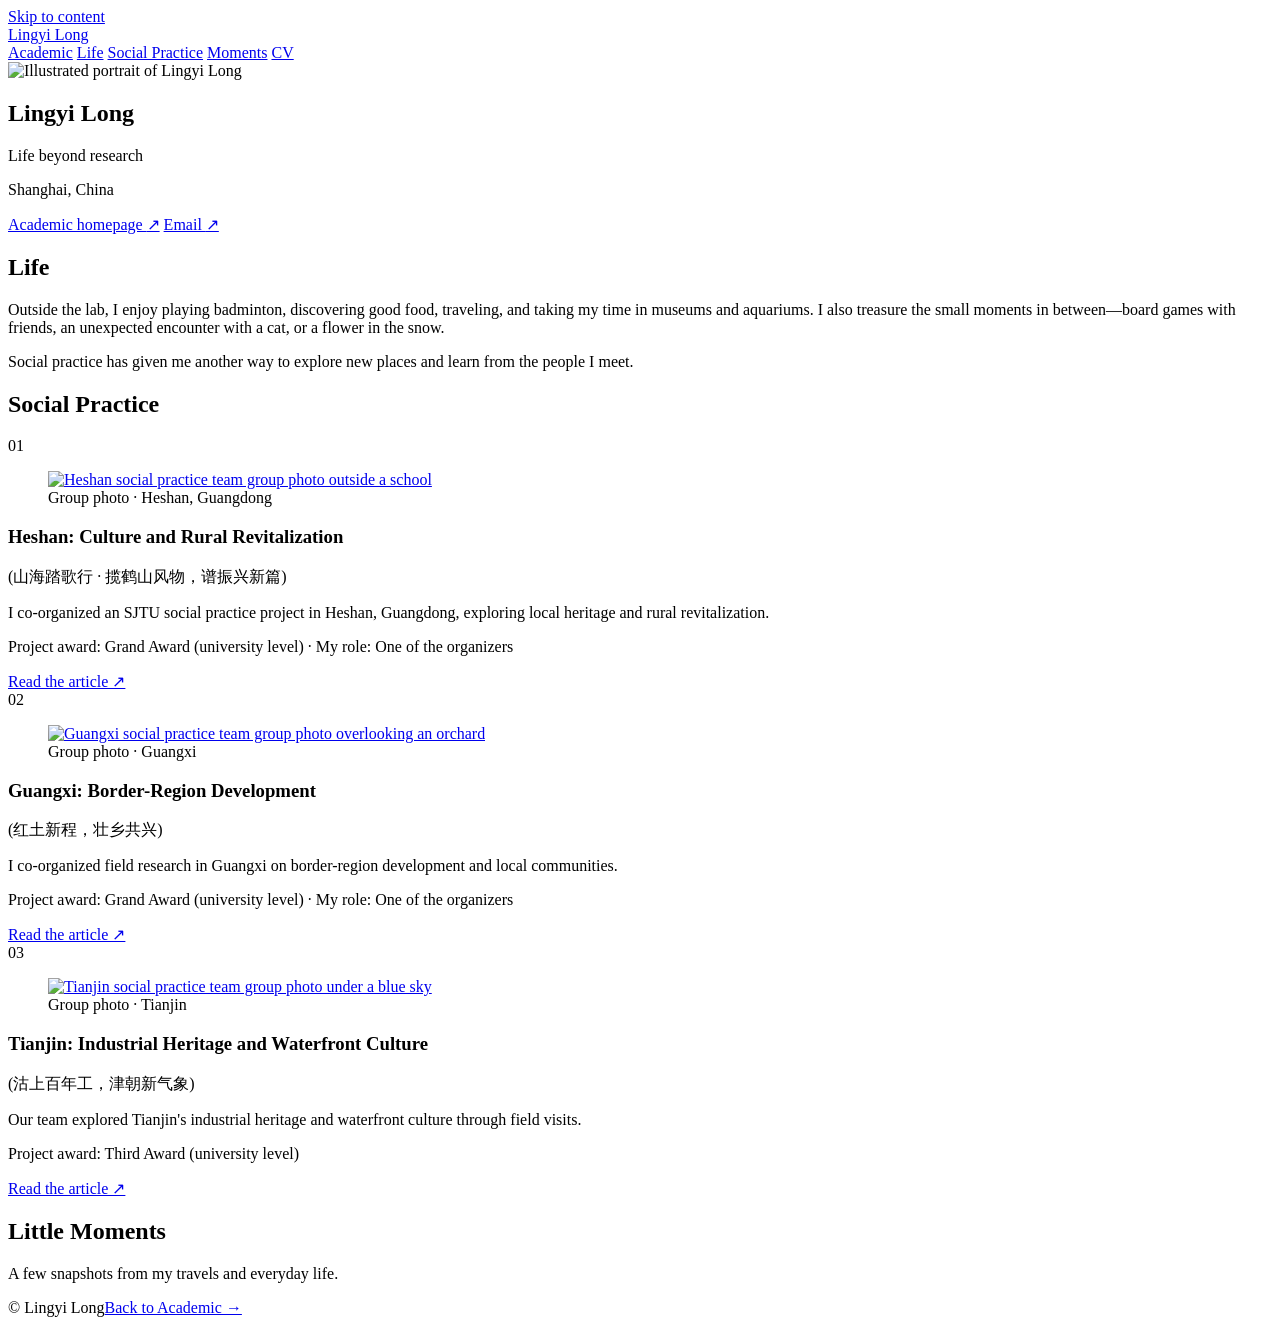
==== life.html @ 094d4c04 "Add files via upload" ====
<!doctype html>
<html lang="en">
<head>
  <meta charset="utf-8">
  <meta name="viewport" content="width=device-width, initial-scale=1">
  <meta name="theme-color" content="#f6faf5">
  <meta name="description" content="Lingyi Long — badminton, travel, food, museums, social practice, and moments beyond research.">
  <title>Life | Lingyi Long</title>
  <link rel="icon" href="assets/favicon.svg" type="image/svg+xml">
  <link rel="stylesheet" href="assets/cjk-font.css">
  <link rel="stylesheet" href="assets/academic.css">
  <script src="assets/life-data.js" defer></script>
  <script src="assets/life.js" defer></script>
</head>
<body>
  <a class="skip-link" href="#main">Skip to content</a>
  <header class="site-header">
    <div class="header-inner">
      <a class="site-title" href="index.html">Lingyi Long</a>
      <nav class="site-nav" aria-label="Main navigation">
        <a href="index.html">Academic</a>
        <a href="life.html" aria-current="page">Life</a>
        <a href="#social-practice">Social Practice</a>
        <a href="#photographs">Moments</a>
        <a href="SJTU_Lingyi%20Long_CV.pdf" target="_blank" rel="noopener noreferrer">CV</a>
      </nav>
    </div>
  </header>

  <div class="page-layout" id="main">
    <aside class="profile" aria-label="Profile and contact information">
      <div class="portrait"><img src="assets/avatar-illustration.png" alt="Illustrated portrait of Lingyi Long" width="1254" height="1254" decoding="sync"></div>
      <h1>Lingyi Long</h1>
      <p class="profile-role">Life beyond research</p>
      <p class="profile-affiliation">Shanghai, China</p>
      <div class="profile-links">
        <a href="index.html">Academic homepage <span aria-hidden="true">↗</span></a>
        <a href="mailto:longlingyi11@sjtu.edu.cn">Email <span aria-hidden="true">↗</span></a>
      </div>
    </aside>

    <main class="academic-content life-content">
      <section class="content-section about-section" id="about">
        <h2>Life</h2>
        <p>Outside the lab, I enjoy playing badminton, discovering good food, traveling, and taking my time in museums and aquariums. I also treasure the small moments in between—board games with friends, an unexpected encounter with a cat, or a flower in the snow.</p>
        <p>Social practice has given me another way to explore new places and learn from the people I meet.</p>
      </section>
      <section class="content-section practice-section" id="social-practice">
        <h2>Social Practice</h2>
        <article class="practice-item">
          <span class="practice-number">01</span>
          <figure class="practice-visual">
            <a href="assets/practice-photos/heshan-group.webp" target="_blank" rel="noopener noreferrer" aria-label="Open the full-size Heshan group photo"><img src="assets/practice-photos/heshan-group.webp" width="1080" height="720" alt="Heshan social practice team group photo outside a school"></a>
            <figcaption>Group photo · Heshan, Guangdong</figcaption>
          </figure>
          <div class="practice-copy">
            <h3>Heshan: Culture and Rural Revitalization</h3>
            <p class="practice-original" lang="zh-CN">(山海踏歌行 · 揽鹤山风物，谱振兴新篇)</p>
            <p>I co-organized an SJTU social practice project in Heshan, Guangdong, exploring local heritage and rural revitalization.</p>
            <p class="practice-award">Project award: Grand Award (university level) · My role: One of the organizers</p>
            <a href="https://mp.weixin.qq.com/s/3OIrzBQ1oTLg14ITQKUh6Q" target="_blank" rel="noopener noreferrer">Read the article ↗</a>
          </div>
        </article>
        <article class="practice-item">
          <span class="practice-number">02</span>
          <figure class="practice-visual">
            <a href="assets/practice-photos/guangxi-group.webp" target="_blank" rel="noopener noreferrer" aria-label="Open the full-size Guangxi group photo"><img src="assets/practice-photos/guangxi-group.webp" width="1080" height="705" alt="Guangxi social practice team group photo overlooking an orchard"></a>
            <figcaption>Group photo · Guangxi</figcaption>
          </figure>
          <div class="practice-copy">
            <h3>Guangxi: Border-Region Development</h3>
            <p class="practice-original" lang="zh-CN">(红土新程，壮乡共兴)</p>
            <p>I co-organized field research in Guangxi on border-region development and local communities.</p>
            <p class="practice-award">Project award: Grand Award (university level) · My role: One of the organizers</p>
            <a href="https://mp.weixin.qq.com/s/ZpYkFeUcR74VPlkv1UWJZQ" target="_blank" rel="noopener noreferrer">Read the article ↗</a>
          </div>
        </article>
        <article class="practice-item">
          <span class="practice-number">03</span>
          <figure class="practice-visual">
            <a href="assets/practice-photos/tianjin-group.jpg" target="_blank" rel="noopener noreferrer" aria-label="Open the full-size Tianjin group photo"><img src="assets/practice-photos/tianjin-group.jpg" width="1986" height="1279" alt="Tianjin social practice team group photo under a blue sky"></a>
            <figcaption>Group photo · Tianjin</figcaption>
          </figure>
          <div class="practice-copy">
            <h3>Tianjin: Industrial Heritage and Waterfront Culture</h3>
            <p class="practice-original" lang="zh-CN">(沽上百年工，津朝新气象)</p>
            <p>Our team explored Tianjin's industrial heritage and waterfront culture through field visits.</p>
            <p class="practice-award">Project award: Third Award (university level)</p>
            <a href="https://mp.weixin.qq.com/s/vvb9r17hs7_HH0OTrN18rQ" target="_blank" rel="noopener noreferrer">Read the article ↗</a>
          </div>
        </article>
      </section>
      <section class="content-section" id="photographs">
        <h2>Little Moments</h2>
        <p class="gallery-intro">A few snapshots from my travels and everyday life.</p>
        <div class="gallery-grid" id="gallery" aria-live="polite"></div>
        <p class="publication-pending" id="gallery-empty" hidden>No photographs yet.</p>
      </section>
      <footer class="site-footer"><span>© Lingyi Long</span><a href="index.html">Back to Academic →</a></footer>
    </main>
  </div>

  <dialog id="photo-dialog" aria-labelledby="photo-title">
    <div class="dialog-header"><strong id="photo-title"></strong><button type="button" id="photo-close" aria-label="Close photograph">×</button></div>
    <img id="photo-full" alt="">
    <p id="photo-description"></p>
    <div class="dialog-footer"><button type="button" id="photo-prev">← Previous</button><span id="photo-count"></span><button type="button" id="photo-next">Next →</button></div>
  </dialog>
</body>
</html>
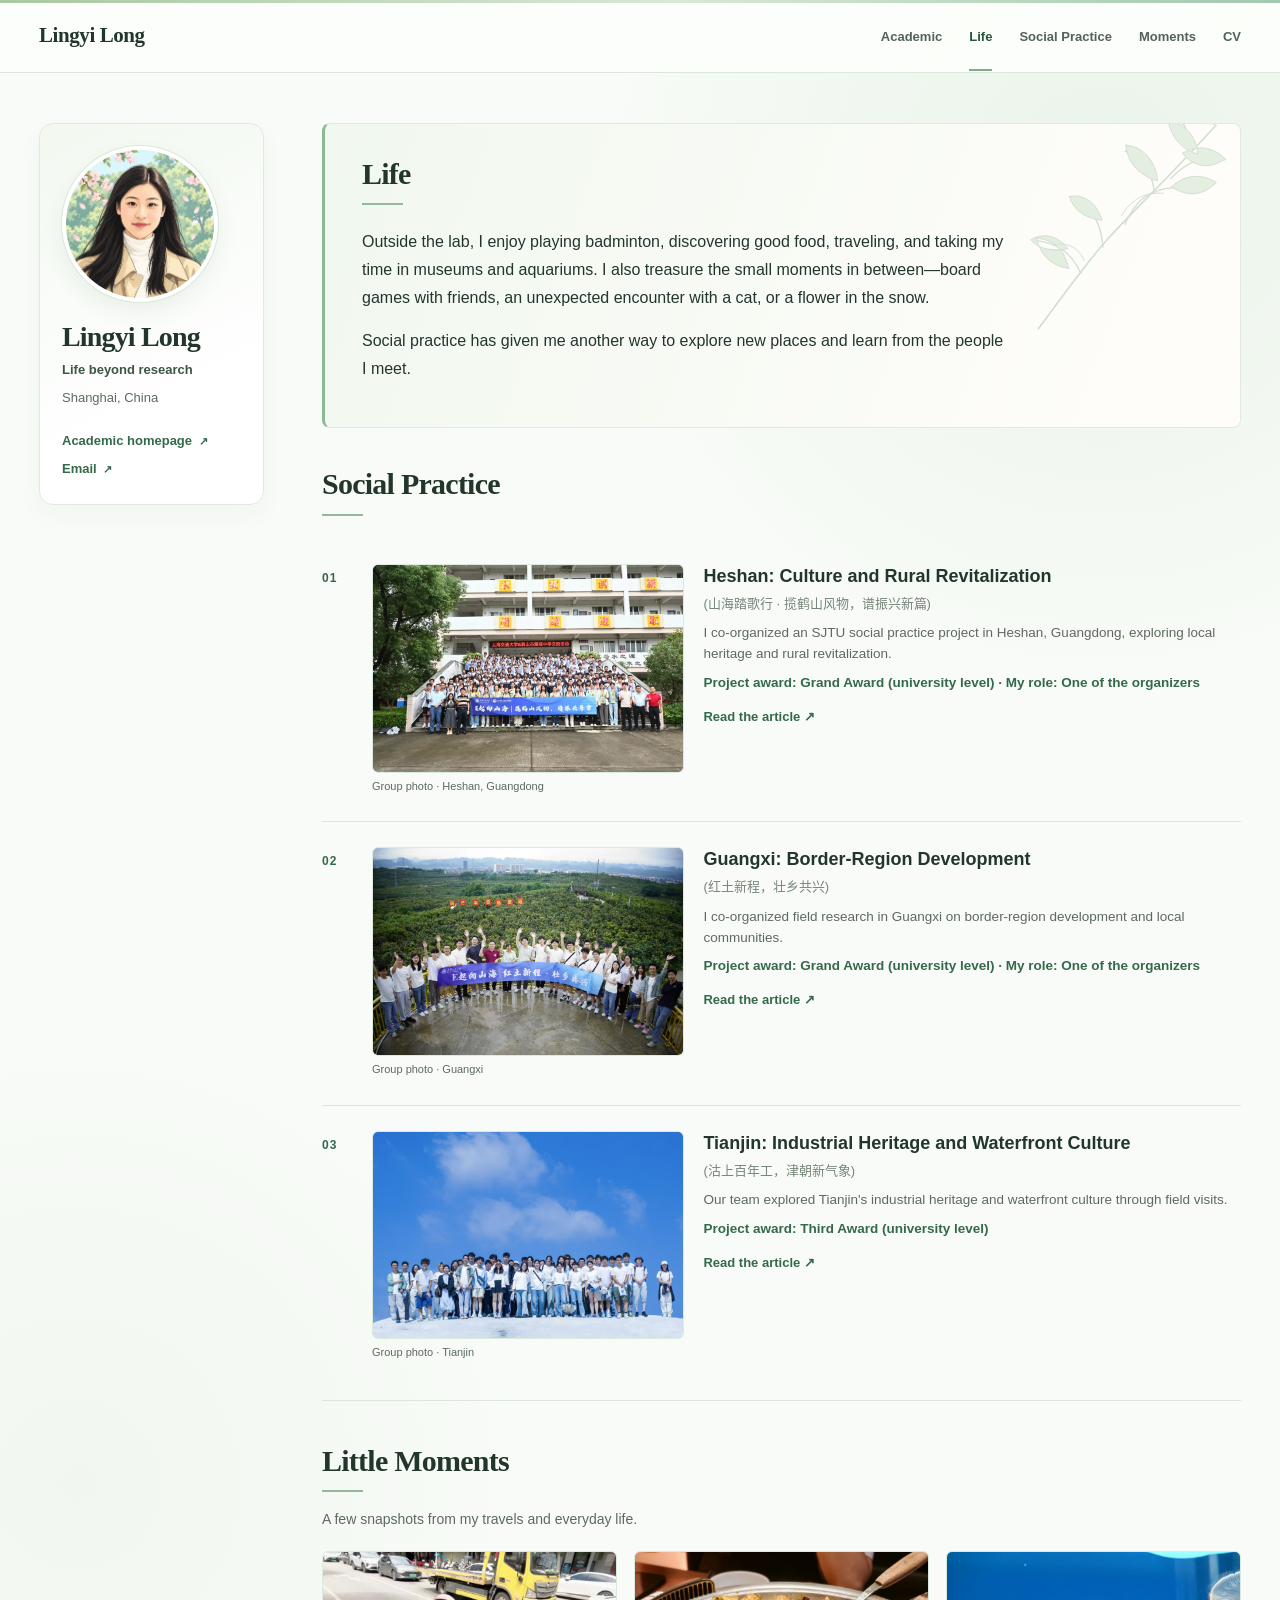
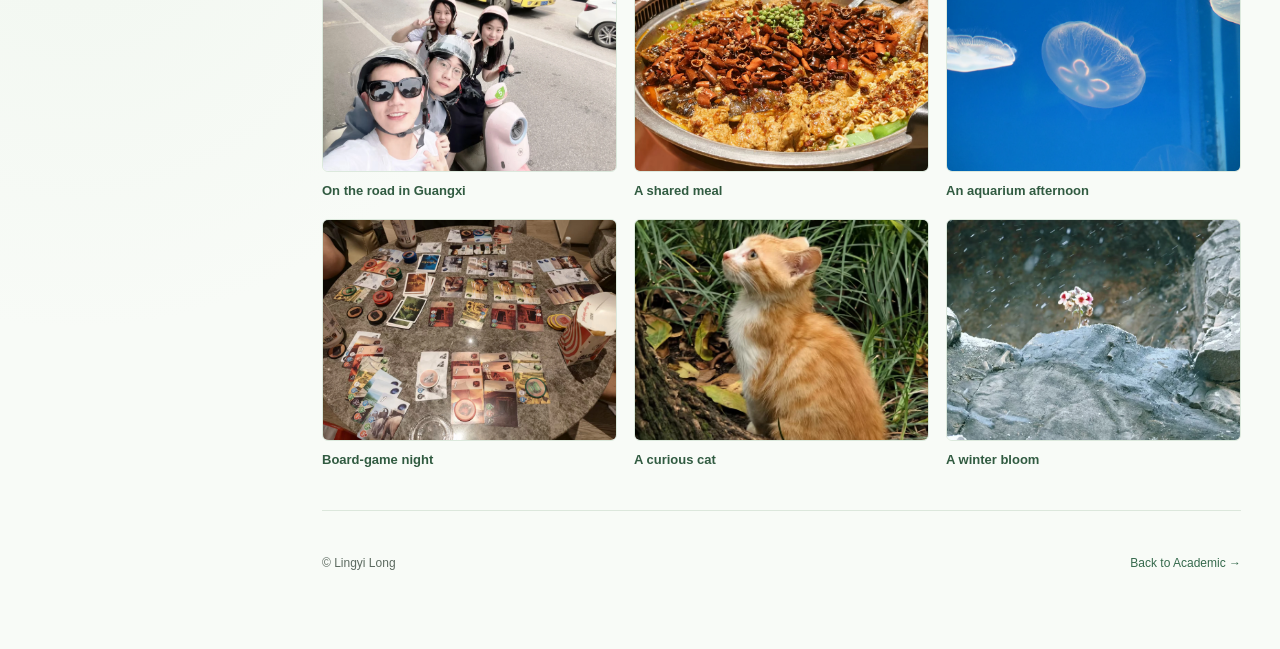
==== commit e57bacb2: "Improve search metadata and add sitemap" ====
--- a/life.html
+++ b/life.html
@@ -5,6 +5,11 @@
   <meta name="viewport" content="width=device-width, initial-scale=1">
   <meta name="theme-color" content="#f6faf5">
   <meta name="description" content="Lingyi Long — badminton, travel, food, museums, social practice, and moments beyond research.">
+  <link rel="canonical" href="https://lonelyling.github.io/life.html">
+  <meta property="og:site_name" content="Lingyi Long">
+  <meta property="og:title" content="Life | Lingyi Long">
+  <meta property="og:description" content="Moments beyond research: social practice, badminton, travel, food, and museums.">
+  <meta property="og:url" content="https://lonelyling.github.io/life.html">
   <title>Life | Lingyi Long</title>
   <link rel="icon" href="assets/favicon.svg" type="image/svg+xml">
   <link rel="stylesheet" href="assets/cjk-font.css">
--- a/assets/cjk-font.css
+++ b/assets/cjk-font.css
@@ -0,0 +1,8 @@
+/* Embedded Noto Sans SC subset keeps Chinese titles legible from file:// pages. */
+@font-face {
+  font-family: "Lingyi CJK";
+  src: url("[data-uri]") format("woff2");
+  font-style: normal;
+  font-weight: 400;
+  font-display: swap;
+}
--- a/assets/academic.css
+++ b/assets/academic.css
@@ -0,0 +1,376 @@
+:root {
+  color-scheme: light;
+  --ink: #23362c;
+  --muted: #5c6a60;
+  --green: #35694c;
+  --green-dark: #28563d;
+  --line: #dce7dc;
+  --pale: #eef6ed;
+  --canvas: #f8fbf7;
+  --paper: #fff;
+  --font: -apple-system, BlinkMacSystemFont, "Segoe UI", "Helvetica Neue", Arial, "Lingyi CJK", "Noto Sans SC", "PingFang SC", "Microsoft YaHei", sans-serif;
+  --serif: "Iowan Old Style", "Baskerville", "Palatino Linotype", "Book Antiqua", Georgia, serif;
+}
+
+* { box-sizing: border-box; }
+html { scroll-behavior: smooth; scroll-padding-top: 100px; }
+body {
+  margin: 0;
+  color: var(--ink);
+  background-color: var(--canvas);
+  background-image:
+    radial-gradient(circle at 86% 8%, rgba(181, 215, 181, .21), transparent 31rem),
+    radial-gradient(circle at 6% 66%, rgba(200, 223, 199, .14), transparent 28rem);
+  font: 16px/1.7 var(--font);
+  -webkit-font-smoothing: antialiased;
+}
+a { color: var(--green); text-decoration: none; text-underline-offset: 4px; }
+a:hover { text-decoration: underline; }
+a:focus-visible, button:focus-visible { outline: 2px solid var(--green); outline-offset: 4px; }
+p, h1, h2, h3, h4 { margin-top: 0; }
+p { margin-bottom: 15px; }
+h1, h2, h3, h4 { line-height: 1.3; }
+
+.site-header {
+  position: sticky;
+  top: 0;
+  z-index: 10;
+  border-bottom: 1px solid var(--line);
+  background: rgba(252, 254, 251, .94);
+  backdrop-filter: blur(14px);
+}
+.site-header::before {
+  content: "";
+  position: absolute;
+  inset: 0 0 auto;
+  height: 3px;
+  background: linear-gradient(90deg, #a8c9a1, #d8e9d5 53%, #a2c9af);
+}
+.header-inner {
+  max-width: 1270px;
+  height: 72px;
+  padding: 0 34px;
+  margin: auto;
+  display: flex;
+  justify-content: space-between;
+  align-items: center;
+  gap: 28px;
+}
+.site-title {
+  color: var(--ink);
+  font: 700 21px/1.2 var(--serif);
+  white-space: nowrap;
+  letter-spacing: -.02em;
+}
+.site-title:hover { color: var(--green); text-decoration: none; }
+.site-nav { display: flex; align-items: center; gap: 27px; }
+.site-nav a {
+  color: #536359;
+  font-size: 13px;
+  font-weight: 600;
+  white-space: nowrap;
+  border-bottom: 2px solid transparent;
+  padding: 25px 0 22px;
+  line-height: 20px;
+}
+.site-nav a:hover, .site-nav a[aria-current] {
+  color: var(--green-dark);
+  border-bottom-color: #7fac89;
+  text-decoration: none;
+}
+
+.page-layout {
+  max-width: 1270px;
+  margin: auto;
+  padding: 50px 34px 76px;
+  display: grid;
+  grid-template-columns: 225px minmax(0, 1fr);
+  column-gap: 58px;
+}
+.profile {
+  align-self: start;
+  position: sticky;
+  top: 106px;
+  padding: 22px 22px 24px;
+  border: 1px solid #e0eadf;
+  border-radius: 14px;
+  background: linear-gradient(155deg, #f2f8f0 0%, #fff 71%);
+  box-shadow: 0 10px 26px rgba(49, 82, 53, .035);
+}
+.portrait {
+  width: 156px;
+  height: 156px;
+  margin-bottom: 19px;
+  overflow: hidden;
+  border: 4px solid #fff;
+  border-radius: 50%;
+  background: var(--pale);
+  box-shadow: 0 0 0 1px #d7e9d6, 0 10px 22px rgba(45, 83, 46, .08);
+}
+.portrait img { display: block; width: 100%; height: 100%; object-fit: cover; object-position: center; }
+.profile h1 { margin-bottom: 7px; font: 700 28px/1.16 var(--serif); letter-spacing: -.03em; }
+.profile-role, .profile-affiliation { font-size: 13px; line-height: 1.6; }
+.profile-role { margin-bottom: 7px; color: #3e5545; font-weight: 600; }
+.profile-affiliation { color: var(--muted); margin-bottom: 21px; }
+.profile-links { display: grid; gap: 6px; align-items: start; }
+.profile-links a { width: max-content; font-size: 13px; font-weight: 600; }
+.profile-links span { font-size: 11px; margin-left: 3px; }
+
+.academic-content { min-width: 0; }
+.content-section { position: relative; padding-bottom: 39px; margin-bottom: 42px; border-bottom: 1px solid var(--line); }
+.content-section h2 {
+  margin: 0 0 23px;
+  color: #22372a;
+  font: 700 30px/1.18 var(--serif);
+  letter-spacing: -.025em;
+}
+.content-section h2::after {
+  content: "";
+  display: block;
+  width: 41px;
+  height: 2px;
+  margin-top: 12px;
+  background: #93b99a;
+}
+.content-section h3 { margin: 0 0 5px; font-size: 17px; font-weight: 700; }
+.about-section {
+  isolation: isolate;
+  overflow: hidden;
+  padding: 32px 37px 29px;
+  border: 1px solid #dfecdd;
+  border-left: 3px solid #8db894;
+  border-radius: 8px;
+  background: linear-gradient(110deg, #f1f8ef, #fffdfa 93%);
+}
+.about-section::after {
+  content: "";
+  position: absolute;
+  z-index: -1;
+  top: -20px;
+  right: -14px;
+  width: 245px;
+  height: 238px;
+  opacity: .36;
+  background: url("botanical-sprig.svg") center / contain no-repeat;
+  pointer-events: none;
+}
+.about-section p { max-width: 650px; font-size: 16px; line-height: 1.75; }
+.about-section strong { font-weight: 650; }
+.text-links { display: flex; align-items: center; flex-wrap: wrap; gap: 11px; font-size: 13px; font-weight: 600; margin-top: 19px; }
+.text-links span { color: #9aaa9d; }
+.section-intro { color: var(--muted); font-size: 14px; max-width: 690px; margin-bottom: 14px; }
+.research-fields { display: flex; flex-wrap: wrap; gap: 7px 0; margin: 0; font-size: 16px; font-weight: 600; color: #315a3e; }
+.research-fields span + span::before { content: "/"; margin: 0 15px; color: #a5b9a6; font-weight: 400; }
+.research-item { display: grid; grid-template-columns: 135px minmax(0, 1fr); gap: 22px; padding: 21px 0; border-bottom: 1px solid var(--line); }
+.research-item:last-child { border-bottom: 0; padding-bottom: 0; }
+.research-date, .background-date { color: var(--muted); font-size: 12px; padding-top: 2px; white-space: nowrap; }
+.research-item p, .background-row p { font-size: 14px; margin: 0 0 8px; }
+.research-item .research-meta, .background-row .research-meta { font-size: 12px; color: var(--muted); margin-bottom: 9px; }
+.research-item .status-note { color: var(--muted); font-size: 12px; }
+
+.publication-pending { color: var(--muted); font-size: 14px; }
+.publication-group + .publication-group { margin-top: 31px; }
+.publication-group > h3 {
+  display: flex;
+  align-items: center;
+  gap: 12px;
+  margin: 0;
+  color: #46664e;
+  font-size: 13px;
+  font-weight: 700;
+  letter-spacing: .065em;
+  text-transform: uppercase;
+}
+.publication-group > h3::after { content: ""; flex: 1; height: 1px; background: var(--line); }
+.publication-item {
+  display: grid;
+  grid-template-columns: minmax(220px, 34%) minmax(0, 1fr);
+  gap: 29px;
+  align-items: start;
+  padding: 25px 0 26px;
+  border-bottom: 1px solid var(--line);
+}
+.publication-item:last-child { border-bottom: 0; padding-bottom: 0; }
+.publication-figure { min-width: 0; margin: 0; }
+.publication-figure .figure-image-link {
+  display: flex;
+  align-items: center;
+  justify-content: center;
+  width: 100%;
+  min-height: 170px;
+  padding: 10px;
+  overflow: hidden;
+  border: 1px solid #dae6da;
+  border-radius: 6px;
+  background: #fff;
+  box-shadow: 0 5px 16px rgba(33, 68, 41, .045);
+}
+.publication-figure .figure-image-link:hover { border-color: #a8caaa; box-shadow: 0 7px 18px rgba(33, 68, 41, .09); }
+.publication-figure img { display: block; width: 100%; height: auto; max-height: 230px; object-fit: contain; transition: transform .25s ease; }
+.publication-figure .figure-image-link:hover img { transform: scale(1.025); }
+.publication-figure figcaption {
+  display: flex;
+  justify-content: space-between;
+  align-items: baseline;
+  gap: 7px;
+  margin-top: 7px;
+  color: var(--muted);
+  font-size: 11px;
+  line-height: 1.4;
+}
+.publication-figure .figure-open-link { color: var(--green); white-space: nowrap; }
+.publication-copy h4 {
+  margin: 0 0 11px;
+  font-size: 19px;
+  font-weight: 700;
+  line-height: 1.38;
+  letter-spacing: -.012em;
+}
+.publication-copy p { margin: 0 0 8px; font-size: 13px; line-height: 1.57; }
+.publication-copy .publication-summary {
+  margin: 0 0 13px;
+  padding-left: 11px;
+  border-left: 2px solid #a2c3a3;
+  color: #38523d;
+  font-size: 14px;
+  line-height: 1.6;
+}
+.publication-copy .publication-venue { color: var(--muted); }
+.publication-authors strong { font-weight: 700; color: var(--ink); }
+.equal-note { color: var(--muted); }
+.publication-links { margin-top: 8px; font-size: 13px; font-weight: 600; }
+
+.background-row { display: grid; grid-template-columns: 135px minmax(0, 1fr); gap: 22px; padding: 13px 0 19px; }
+.background-row + .background-row { border-top: 1px solid var(--line); padding-top: 20px; }
+.career-row { display: grid; grid-template-columns: minmax(135px, .8fr) minmax(0, 2.6fr) max-content; gap: 21px; align-items: start; padding: 16px 0; border-bottom: 1px solid var(--line); }
+.career-row:last-child { border-bottom: 0; }
+.career-row h3 { margin: 0; font-size: 16px; }
+.career-institution { margin: 0; font-size: 15px; line-height: 1.55; }
+.career-institution a { white-space: nowrap; }
+.career-years { white-space: nowrap; font-size: 13px; font-style: italic; color: var(--muted); }
+.honors-section ul { padding: 0; margin: 0; list-style: none; }
+.honors-section li { display: grid; grid-template-columns: 135px minmax(0, 1fr); gap: 22px; padding: 8px 0; font-size: 14px; }
+.honors-section li span { color: var(--muted); font-size: 12px; }
+.site-footer { display: flex; justify-content: space-between; gap: 20px; font-size: 12px; color: var(--muted); }
+.skip-link { position: fixed; top: 8px; left: 8px; padding: 9px 12px; background: var(--green); color: #fff; transform: translateY(-160%); z-index: 30; }
+.skip-link:focus { transform: none; }
+
+.life-content .about-section { margin-bottom: 38px; }
+.life-content .publication-pending { margin-bottom: 0; }
+.life-section { padding-top: 31px; border-top: 2px solid #a8cba9; background: linear-gradient(180deg, rgba(238, 247, 235, .6), transparent 145px); }
+.life-intro { max-width: 690px; color: var(--muted); font-size: 15px; }
+.life-subheading { margin: 25px 0 0 !important; color: #315b41; font: 700 18px/1.3 var(--serif) !important; }
+.life-moments { margin-top: 35px; padding-top: 22px; border-top: 1px solid var(--line); }
+.life-moments .life-subheading { margin: 0 0 16px !important; }
+.life-more { margin: 20px 0 0; font-size: 13px; font-weight: 600; }
+.practice-item { display: grid; grid-template-columns: 31px minmax(200px, 34%) minmax(0, 1fr); gap: 19px; align-items: start; padding: 25px 0 27px; border-bottom: 1px solid var(--line); }
+.practice-item:last-child { border-bottom: 0; padding-bottom: 0; }
+.practice-number { color: var(--green); font-size: 12px; font-weight: 700; letter-spacing: .08em; padding-top: 4px; }
+.practice-visual { min-width: 0; margin: 0; }
+.practice-visual a { display: block; overflow: hidden; border: 1px solid #dce9dd; border-radius: 6px; background: #f2f8f0; }
+.practice-visual a:hover { border-color: #a8caaa; }
+.practice-visual img { display: block; width: 100%; height: auto; aspect-ratio: 3 / 2; object-fit: cover; transition: transform .25s ease; }
+.practice-visual a:hover img { transform: scale(1.025); }
+.practice-visual figcaption { margin-top: 6px; color: var(--muted); font-size: 11px; line-height: 1.4; }
+.practice-copy { min-width: 0; }
+.practice-copy h3, .practice-copy h4 { margin: 0 0 5px; font-size: 18px; font-weight: 700; line-height: 1.35; }
+.practice-item p { margin: 0 0 8px; color: var(--muted); font-size: 13.5px; line-height: 1.55; }
+.practice-item .practice-original { margin: 0 0 10px; font: 400 13px/1.55 "Lingyi CJK", var(--font); color: #758578; overflow-wrap: anywhere; }
+.practice-item .practice-award { color: var(--green); font-weight: 600; }
+.practice-copy > a { font-size: 13px; font-weight: 600; }
+.gallery-intro { color: var(--muted); font-size: 14px; margin: -7px 0 19px; }
+.gallery-grid { display: grid; grid-template-columns: repeat(3, minmax(0, 1fr)); gap: 17px; }
+.gallery-item { padding: 0; border: 0; background: transparent; text-align: left; cursor: pointer; color: var(--ink); font: inherit; }
+.gallery-item img { display: block; width: 100%; height: auto; aspect-ratio: 4 / 3; object-fit: cover; border: 1px solid #dce9dd; border-radius: 6px; transition: transform .25s ease, box-shadow .25s ease; }
+.gallery-item:hover img { transform: translateY(-3px); box-shadow: 0 8px 20px rgba(44, 81, 51, .12); }
+.gallery-item span { display: block; margin-top: 8px; color: #315b41; font-size: 13px; font-weight: 600; }
+.gallery-item:hover span { text-decoration: underline; }
+#photo-dialog { border: 0; border-radius: 5px; padding: 22px; width: min(900px, calc(100vw - 28px)); max-height: 90vh; background: #fff; color: var(--ink); }
+#photo-dialog::backdrop { background: #17251abb; }
+#photo-dialog img { max-width: 100%; max-height: 64vh; display: block; object-fit: contain; margin: auto; }
+.dialog-header { display: flex; justify-content: space-between; align-items: center; gap: 20px; margin-bottom: 15px; }
+.dialog-header button { border: 0; background: transparent; font-size: 26px; cursor: pointer; color: var(--ink); }
+.dialog-footer { display: flex; justify-content: space-between; gap: 20px; align-items: center; font-size: 13px; margin-top: 14px; }
+.dialog-footer button { border: 0; background: transparent; color: var(--green); padding: 5px 0; cursor: pointer; font: inherit; }
+.dialog-footer button:disabled { opacity: .35; cursor: default; }
+
+@media (max-width: 1050px) {
+  .page-layout { grid-template-columns: 200px minmax(0, 1fr); column-gap: 39px; }
+  .header-inner { gap: 18px; }
+  .site-nav { gap: 18px; }
+  .portrait { width: 138px; height: 138px; }
+  .publication-item { grid-template-columns: minmax(185px, 34%) minmax(0, 1fr); gap: 23px; }
+  .career-row { grid-template-columns: minmax(0, 1fr) max-content; gap: 4px 12px; }
+  .career-institution { grid-column: 1 / -1; grid-row: 2; }
+  .career-years { grid-column: 2; grid-row: 1; justify-self: end; }
+}
+@media (max-width: 830px) {
+  .page-layout { padding: 38px 25px 62px; grid-template-columns: 175px minmax(0, 1fr); column-gap: 28px; }
+  .header-inner { padding: 0 25px; }
+  .site-nav { gap: 14px; }
+  .site-nav a { font-size: 12px; }
+  .profile { padding: 18px; }
+  .portrait { width: 124px; height: 124px; }
+  .profile h1 { font-size: 24px; }
+  .about-section { padding: 27px 28px 25px; }
+  .publication-item { grid-template-columns: 1fr; gap: 15px; }
+  .publication-figure .figure-image-link { min-height: 0; }
+  .publication-figure img { max-height: 240px; }
+  .practice-item { grid-template-columns: 29px minmax(0, 1fr); gap: 10px 15px; }
+  .practice-number { grid-column: 1; grid-row: 1; }
+  .practice-visual { grid-column: 2; grid-row: 1; }
+  .practice-copy { grid-column: 2; grid-row: 2; }
+  .research-item, .background-row, .honors-section li { grid-template-columns: 105px minmax(0, 1fr); gap: 13px; }
+}
+@media (max-width: 620px) {
+  html { scroll-padding-top: 112px; }
+  body { font-size: 14px; }
+  .header-inner { display: block; height: auto; padding: 11px 20px 0; }
+  .site-title { display: block; padding-bottom: 4px; font-size: 19px; }
+  .site-nav { width: 100%; overflow-x: auto; gap: 21px; scrollbar-width: none; }
+  .site-nav::-webkit-scrollbar { display: none; }
+  .site-nav a { padding: 8px 0 10px; font-size: 12px; }
+  .page-layout { display: block; padding: 24px 19px 50px; }
+  .profile { display: grid; position: static; grid-template-columns: 80px 1fr; column-gap: 17px; align-items: start; margin-bottom: 30px; padding: 16px; }
+  .portrait { grid-row: span 3; width: 80px; height: 80px; margin: 0; border-width: 3px; }
+  .profile h1 { font-size: 22px; margin: 0 0 4px; }
+  .profile-role { font-size: 12px; margin-bottom: 3px; }
+  .profile-affiliation { font-size: 11px; margin: 0 0 11px; }
+  .profile-links { grid-column: 2; display: flex; gap: 8px 13px; flex-wrap: wrap; }
+  .profile-links a { font-size: 11px; }
+  .content-section { margin-bottom: 34px; padding-bottom: 31px; }
+  .content-section h2 { font-size: 26px; margin-bottom: 19px; }
+  .content-section h2::after { margin-top: 10px; }
+  .about-section { padding: 24px 23px 22px; }
+  .about-section::after { width: 190px; height: 185px; opacity: .26; }
+  .about-section p { font-size: 14px; }
+  .research-fields { font-size: 14px; }
+  .research-fields span + span::before { margin: 0 9px; }
+  .research-item, .background-row, .honors-section li { display: block; }
+  .research-date, .background-date, .honors-section li span { display: block; margin-bottom: 5px; font-size: 11px; }
+  .research-item p, .background-row p, .honors-section li { font-size: 13px; }
+  .research-item { padding: 17px 0; }
+  .publication-group + .publication-group { margin-top: 26px; }
+  .publication-item { padding: 18px 0 22px; gap: 13px; }
+  .publication-figure .figure-image-link { min-height: 0; padding: 8px; }
+  .publication-figure img { max-height: 210px; }
+  .publication-figure figcaption { font-size: 10px; }
+  .publication-copy h4 { font-size: 17px; margin-bottom: 9px; }
+  .publication-copy .publication-summary { font-size: 13px; }
+  .publication-copy p { font-size: 12px; }
+  .career-row { padding: 12px 0; }
+  .career-row h3 { font-size: 15px; }
+  .career-institution { font-size: 13px; }
+  .career-years { font-size: 12px; }
+  .life-section { padding-top: 25px; }
+  .practice-item { display: block; padding: 19px 0 22px; }
+  .practice-number { display: block; margin-bottom: 9px; }
+  .practice-visual { margin-bottom: 14px; }
+  .practice-copy h3, .practice-copy h4 { font-size: 17px; }
+  .practice-item p { font-size: 13px; }
+  .gallery-grid { grid-template-columns: repeat(2, minmax(0, 1fr)); }
+}
+@media (prefers-reduced-motion: reduce) {
+  html { scroll-behavior: auto; }
+  .publication-figure img, .practice-visual img, .gallery-item img { transition: none; }
+}
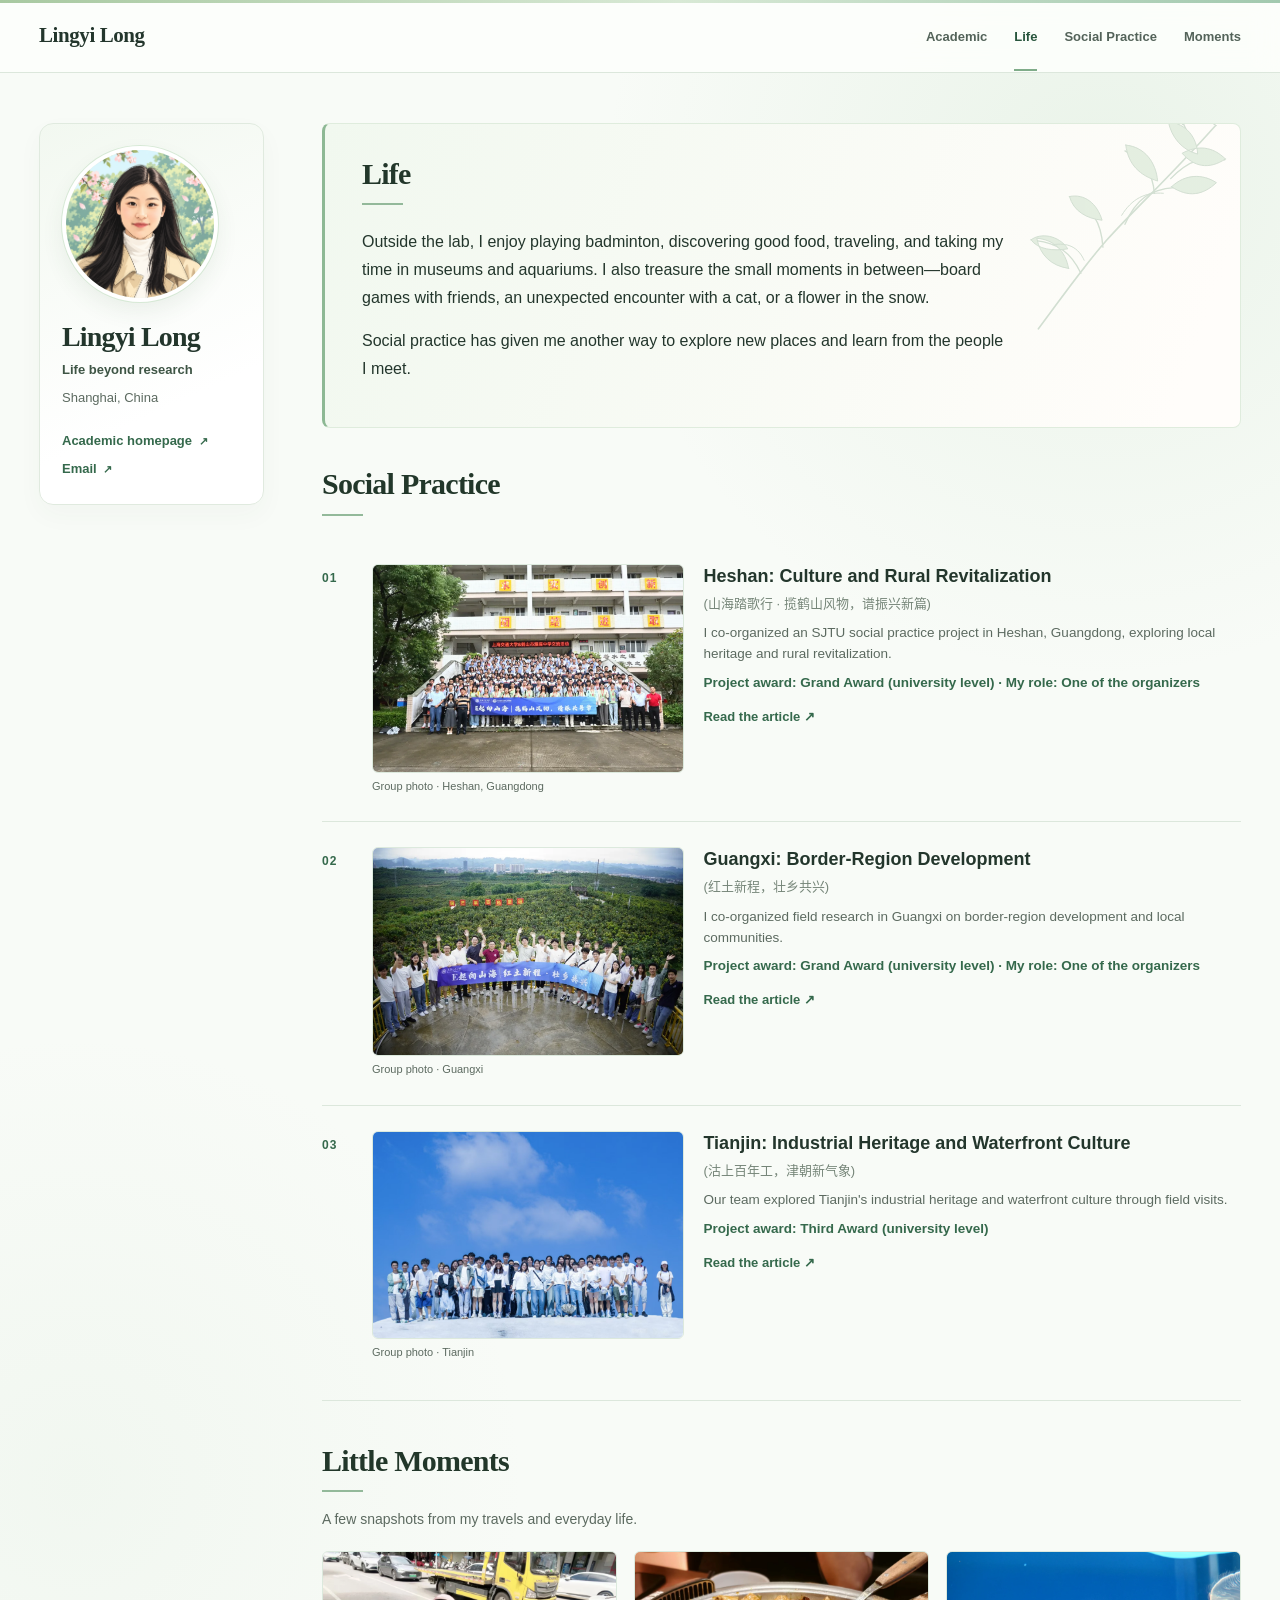
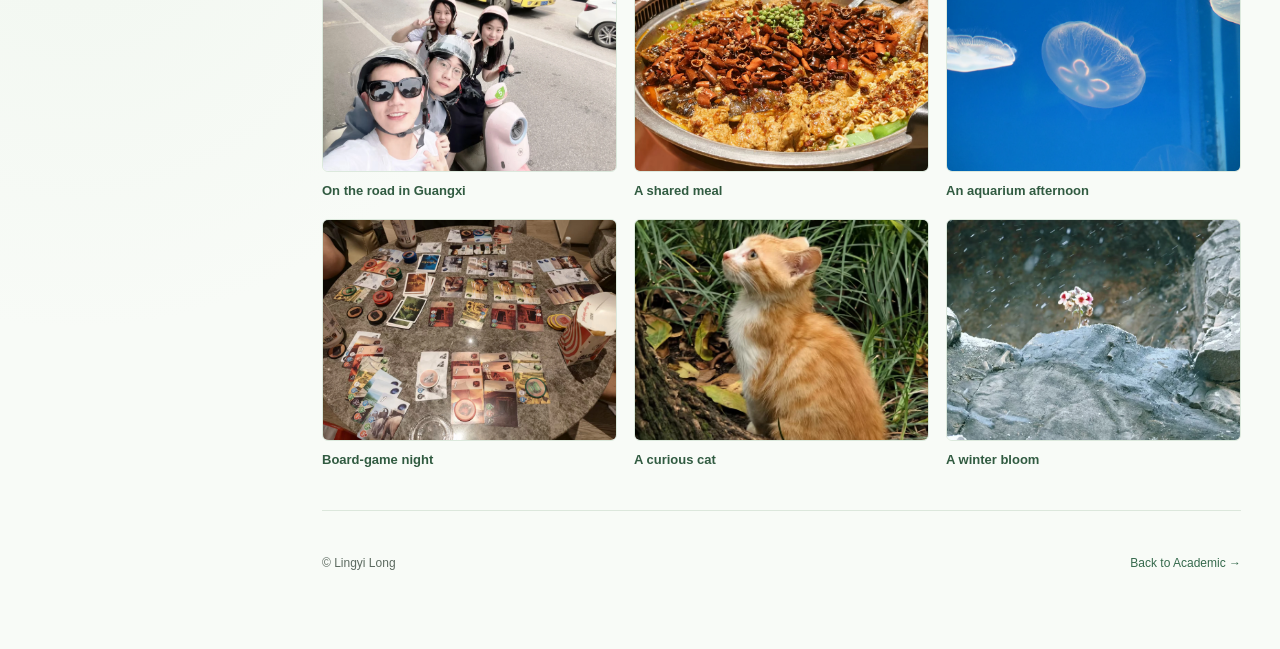
==== commit 6a3fcdd3: "Remove CV links and public PDF" ====
--- a/life.html
+++ b/life.html
@@ -27,7 +27,6 @@
         <a href="life.html" aria-current="page">Life</a>
         <a href="#social-practice">Social Practice</a>
         <a href="#photographs">Moments</a>
-        <a href="SJTU_Lingyi%20Long_CV.pdf" target="_blank" rel="noopener noreferrer">CV</a>
       </nav>
     </div>
   </header>
--- a/assets/academic.css
+++ b/assets/academic.css
@@ -191,6 +191,7 @@
   border-bottom: 1px solid var(--line);
 }
 .publication-item:last-child { border-bottom: 0; padding-bottom: 0; }
+.publication-item--text { grid-template-columns: minmax(0, 1fr); }
 .publication-figure { min-width: 0; margin: 0; }
 .publication-figure .figure-image-link {
   display: flex;
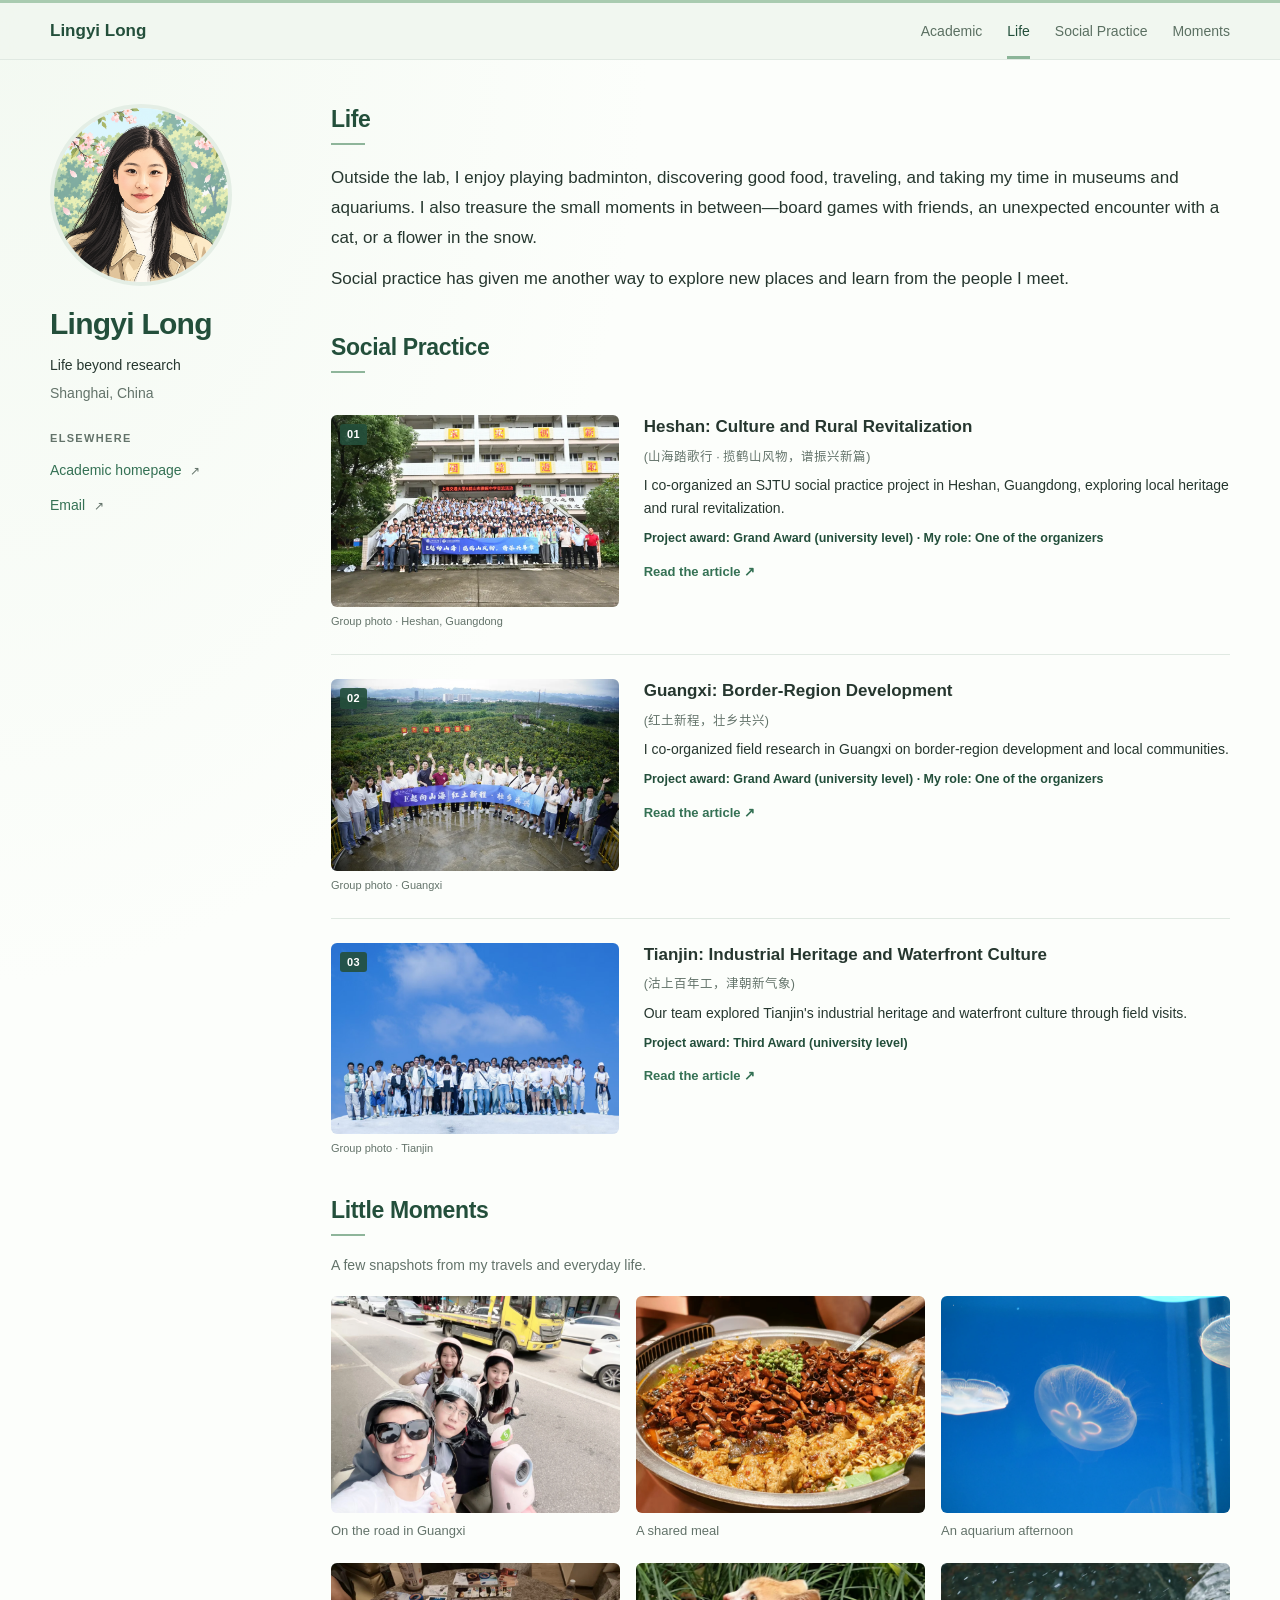
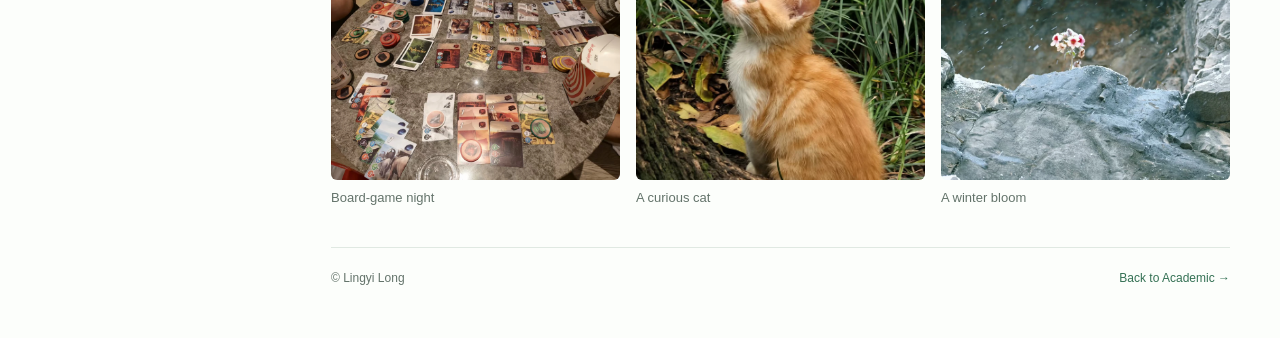
==== commit c19c5cbc: "Refine green academic layout and add LinMorph project" ====
--- a/life.html
+++ b/life.html
@@ -37,6 +37,7 @@
       <h1>Lingyi Long</h1>
       <p class="profile-role">Life beyond research</p>
       <p class="profile-affiliation">Shanghai, China</p>
+      <h2 class="profile-label">Elsewhere</h2>
       <div class="profile-links">
         <a href="index.html">Academic homepage <span aria-hidden="true">↗</span></a>
         <a href="mailto:longlingyi11@sjtu.edu.cn">Email <span aria-hidden="true">↗</span></a>
--- a/assets/academic.css
+++ b/assets/academic.css
@@ -1,294 +1,128 @@
 :root {
   color-scheme: light;
-  --ink: #23362c;
-  --muted: #5c6a60;
-  --green: #35694c;
-  --green-dark: #28563d;
-  --line: #dce7dc;
-  --pale: #eef6ed;
-  --canvas: #f8fbf7;
-  --paper: #fff;
-  --font: -apple-system, BlinkMacSystemFont, "Segoe UI", "Helvetica Neue", Arial, "Lingyi CJK", "Noto Sans SC", "PingFang SC", "Microsoft YaHei", sans-serif;
-  --serif: "Iowan Old Style", "Baskerville", "Palatino Linotype", "Book Antiqua", Georgia, serif;
+  --ink: #26372f;
+  --muted: #63736a;
+  --green: #347154;
+  --green-dark: #234f3b;
+  --line: #e0e9e2;
+  --pale: #eff5f0;
+  --canvas: #fcfefb;
+  --font: -apple-system, BlinkMacSystemFont, "Segoe UI", Roboto, "Helvetica Neue", Arial, "Lingyi CJK", "Noto Sans SC", "PingFang SC", "Microsoft YaHei", sans-serif;
 }
-
 * { box-sizing: border-box; }
-html { scroll-behavior: smooth; scroll-padding-top: 100px; }
-body {
-  margin: 0;
-  color: var(--ink);
-  background-color: var(--canvas);
-  background-image:
-    radial-gradient(circle at 86% 8%, rgba(181, 215, 181, .21), transparent 31rem),
-    radial-gradient(circle at 6% 66%, rgba(200, 223, 199, .14), transparent 28rem);
-  font: 16px/1.7 var(--font);
-  -webkit-font-smoothing: antialiased;
-}
+html { scroll-behavior: smooth; scroll-padding-top: 85px; -webkit-text-size-adjust: 100%; }
+body { margin: 0; color: var(--ink); background: radial-gradient(ellipse at 0 0, #eaf4e880, transparent 650px), var(--canvas); font: 17px/1.7 var(--font); -webkit-font-smoothing: antialiased; }
 a { color: var(--green); text-decoration: none; text-underline-offset: 4px; }
 a:hover { text-decoration: underline; }
 a:focus-visible, button:focus-visible { outline: 2px solid var(--green); outline-offset: 4px; }
 p, h1, h2, h3, h4 { margin-top: 0; }
-p { margin-bottom: 15px; }
-h1, h2, h3, h4 { line-height: 1.3; }
+p { margin-bottom: 12px; text-wrap: pretty; }
+h1, h2, h3, h4 { line-height: 1.35; }
+strong { font-weight: 650; }
+img { max-width: 100%; }
 
-.site-header {
-  position: sticky;
-  top: 0;
-  z-index: 10;
-  border-bottom: 1px solid var(--line);
-  background: rgba(252, 254, 251, .94);
-  backdrop-filter: blur(14px);
-}
-.site-header::before {
-  content: "";
-  position: absolute;
-  inset: 0 0 auto;
-  height: 3px;
-  background: linear-gradient(90deg, #a8c9a1, #d8e9d5 53%, #a2c9af);
-}
-.header-inner {
-  max-width: 1270px;
-  height: 72px;
-  padding: 0 34px;
-  margin: auto;
-  display: flex;
-  justify-content: space-between;
-  align-items: center;
-  gap: 28px;
-}
-.site-title {
-  color: var(--ink);
-  font: 700 21px/1.2 var(--serif);
-  white-space: nowrap;
-  letter-spacing: -.02em;
-}
+/* A quiet academic layout: one reading column and a compact profile. */
+.site-header { position: sticky; top: 0; z-index: 10; background: #f0f7efee; border-top: 3px solid #a9cbb0; border-bottom: 1px solid var(--line); backdrop-filter: blur(12px); }
+.header-inner { max-width: 1240px; min-height: 56px; margin: auto; padding: 0 30px; display: flex; justify-content: space-between; align-items: center; gap: 24px; }
+.site-title { color: var(--green-dark); font-size: 17px; font-weight: 650; white-space: nowrap; }
 .site-title:hover { color: var(--green); text-decoration: none; }
-.site-nav { display: flex; align-items: center; gap: 27px; }
-.site-nav a {
-  color: #536359;
-  font-size: 13px;
-  font-weight: 600;
-  white-space: nowrap;
-  border-bottom: 2px solid transparent;
-  padding: 25px 0 22px;
-  line-height: 20px;
-}
-.site-nav a:hover, .site-nav a[aria-current] {
-  color: var(--green-dark);
-  border-bottom-color: #7fac89;
-  text-decoration: none;
-}
+.site-nav { display: flex; align-items: center; gap: 25px; }
+.site-nav a { display: block; padding: 16px 0 13px; border-bottom: 3px solid transparent; color: #5b7062; font-size: 14px; line-height: 24px; white-space: nowrap; }
+.site-nav a:hover, .site-nav a[aria-current] { color: var(--green-dark); border-bottom-color: #8bb598; text-decoration: none; }
+.page-layout { max-width: 1240px; margin: auto; padding: 44px 30px 50px; display: grid; grid-template-columns: 225px minmax(0, 1fr); gap: 56px; align-items: start; }
+.profile { position: sticky; top: 94px; }
+.portrait { width: 182px; height: 182px; margin-bottom: 20px; border: 4px solid #e4eee5; border-radius: 50%; overflow: hidden; background: var(--pale); }
+.portrait img { display: block; width: 100%; height: 100%; object-fit: cover; }
+.profile h1 { margin: 0 0 12px; color: var(--green-dark); font-size: 30px; font-weight: 700; line-height: 1.2; letter-spacing: -.025em; }
+.profile-role, .profile-affiliation { font-size: 14px; line-height: 1.65; }
+.profile-role { margin-bottom: 5px; font-weight: 500; }
+.profile-affiliation { color: var(--muted); margin-bottom: 0; }
+.profile-label { margin: 26px 0 10px; color: var(--muted); font-size: 11px; font-weight: 650; letter-spacing: .12em; text-transform: uppercase; }
+.profile-links { display: grid; gap: 5px; }
+.profile-links a { width: fit-content; padding: 3px 0; font-size: 14px; }
+.profile-links span { margin-left: 5px; font-size: 12px; color: var(--muted); }
+.academic-content { min-width: 0; }
+.content-section { margin: 0 0 38px; }
+.content-section h2 { position: relative; margin: 0 0 18px; padding-bottom: 10px; color: var(--green-dark); font-size: 23px; font-weight: 650; letter-spacing: -.015em; }
+.content-section h2::after { content: ""; position: absolute; left: 0; bottom: 0; width: 34px; height: 2px; background: #8eb59a; }
+.content-section h3 { font-size: 17px; font-weight: 650; }
+.about-section p { line-height: 1.75; }
+.about-section p:last-child { margin-bottom: 0; }
+.research-fields { display: flex; flex-wrap: wrap; column-gap: 29px; row-gap: 5px; list-style: none; padding: 0; margin: 0; font-size: 15px; }
+.research-fields li { display: flex; align-items: baseline; gap: 9px; }
+.research-fields li::before { content: ""; flex: 0 0 5px; height: 5px; border-radius: 50%; background: #71a383; align-self: center; }
 
-.page-layout {
-  max-width: 1270px;
-  margin: auto;
-  padding: 50px 34px 76px;
-  display: grid;
-  grid-template-columns: 225px minmax(0, 1fr);
-  column-gap: 58px;
-}
-.profile {
-  align-self: start;
-  position: sticky;
-  top: 106px;
-  padding: 22px 22px 24px;
-  border: 1px solid #e0eadf;
-  border-radius: 14px;
-  background: linear-gradient(155deg, #f2f8f0 0%, #fff 71%);
-  box-shadow: 0 10px 26px rgba(49, 82, 53, .035);
-}
-.portrait {
-  width: 156px;
-  height: 156px;
-  margin-bottom: 19px;
-  overflow: hidden;
-  border: 4px solid #fff;
-  border-radius: 50%;
-  background: var(--pale);
-  box-shadow: 0 0 0 1px #d7e9d6, 0 10px 22px rgba(45, 83, 46, .08);
-}
-.portrait img { display: block; width: 100%; height: 100%; object-fit: cover; object-position: center; }
-.profile h1 { margin-bottom: 7px; font: 700 28px/1.16 var(--serif); letter-spacing: -.03em; }
-.profile-role, .profile-affiliation { font-size: 13px; line-height: 1.6; }
-.profile-role { margin-bottom: 7px; color: #3e5545; font-weight: 600; }
-.profile-affiliation { color: var(--muted); margin-bottom: 21px; }
-.profile-links { display: grid; gap: 6px; align-items: start; }
-.profile-links a { width: max-content; font-size: 13px; font-weight: 600; }
-.profile-links span { font-size: 11px; margin-left: 3px; }
+/* The same title / authors / venue / summary hierarchy for every paper. */
+.publication-group + .publication-group { margin-top: 28px; }
+.publication-group > h3 { display: flex; align-items: center; gap: 15px; margin: 0 0 2px; font-size: 12px; color: var(--muted); font-weight: 600; letter-spacing: .07em; text-transform: uppercase; }
+.publication-group > h3::after { content: ""; flex: 1; height: 1px; background: var(--line); }
+.publication-item { display: grid; grid-template-columns: minmax(0, 32%) minmax(0, 1fr); gap: 25px; align-items: start; padding: 24px 0; border-bottom: 1px solid var(--line); }
+.publication-item:last-child { padding-bottom: 0; border-bottom: 0; }
+.publication-figure { margin: 4px 0 0; min-width: 0; }
+.figure-image-link { display: flex; align-items: center; justify-content: center; min-height: 145px; padding: 8px; overflow: hidden; border: 1px solid var(--line); border-radius: 7px; background: #fff; transition: border-color .2s ease; }
+.figure-image-link:hover { border-color: #87ab92; }
+.publication-figure img { display: block; width: 100%; height: auto; max-height: 210px; object-fit: contain; }
+.publication-figure figcaption { display: flex; flex-wrap: wrap; justify-content: space-between; gap: 4px 8px; margin-top: 7px; font-size: 11px; line-height: 1.4; color: var(--muted); }
+.figure-open-link { white-space: nowrap; }
+.publication-copy { min-width: 0; }
+.publication-copy h4 { margin: 0 0 7px; font-size: 17px; line-height: 1.45; font-weight: 650; letter-spacing: -.012em; }
+.publication-copy h4 a { color: inherit; }
+.publication-copy h4 a:hover { color: var(--green); }
+.publication-copy p { margin: 0 0 7px; font-size: 14px; line-height: 1.65; }
+.publication-copy .publication-authors { color: var(--muted); font-size: 13.5px; }
+.publication-authors strong { color: var(--green-dark); font-weight: 650; }
+.equal-note { display: block; margin-top: 3px; font-size: 12px; color: var(--muted); }
+.publication-copy .publication-venue { color: var(--green-dark); font-size: 13px; font-weight: 600; }
+.publication-copy .publication-summary { margin: 9px 0; font-size: 14.5px; }
+.publication-links { display: flex; flex-wrap: wrap; gap: 7px 18px; margin-top: 9px; font-size: 13px; font-weight: 600; }
+.publication-links a { padding: 2px 0; }
+.publication-pending { color: var(--muted); font-size: 14px; }
 
-.academic-content { min-width: 0; }
-.content-section { position: relative; padding-bottom: 39px; margin-bottom: 42px; border-bottom: 1px solid var(--line); }
-.content-section h2 {
-  margin: 0 0 23px;
-  color: #22372a;
-  font: 700 30px/1.18 var(--serif);
-  letter-spacing: -.025em;
-}
-.content-section h2::after {
-  content: "";
-  display: block;
-  width: 41px;
-  height: 2px;
-  margin-top: 12px;
-  background: #93b99a;
-}
-.content-section h3 { margin: 0 0 5px; font-size: 17px; font-weight: 700; }
-.about-section {
-  isolation: isolate;
-  overflow: hidden;
-  padding: 32px 37px 29px;
-  border: 1px solid #dfecdd;
-  border-left: 3px solid #8db894;
-  border-radius: 8px;
-  background: linear-gradient(110deg, #f1f8ef, #fffdfa 93%);
-}
-.about-section::after {
-  content: "";
-  position: absolute;
-  z-index: -1;
-  top: -20px;
-  right: -14px;
-  width: 245px;
-  height: 238px;
-  opacity: .36;
-  background: url("botanical-sprig.svg") center / contain no-repeat;
-  pointer-events: none;
-}
-.about-section p { max-width: 650px; font-size: 16px; line-height: 1.75; }
-.about-section strong { font-weight: 650; }
-.text-links { display: flex; align-items: center; flex-wrap: wrap; gap: 11px; font-size: 13px; font-weight: 600; margin-top: 19px; }
-.text-links span { color: #9aaa9d; }
-.section-intro { color: var(--muted); font-size: 14px; max-width: 690px; margin-bottom: 14px; }
-.research-fields { display: flex; flex-wrap: wrap; gap: 7px 0; margin: 0; font-size: 16px; font-weight: 600; color: #315a3e; }
-.research-fields span + span::before { content: "/"; margin: 0 15px; color: #a5b9a6; font-weight: 400; }
-.research-item { display: grid; grid-template-columns: 135px minmax(0, 1fr); gap: 22px; padding: 21px 0; border-bottom: 1px solid var(--line); }
-.research-item:last-child { border-bottom: 0; padding-bottom: 0; }
-.research-date, .background-date { color: var(--muted); font-size: 12px; padding-top: 2px; white-space: nowrap; }
-.research-item p, .background-row p { font-size: 14px; margin: 0 0 8px; }
-.research-item .research-meta, .background-row .research-meta { font-size: 12px; color: var(--muted); margin-bottom: 9px; }
-.research-item .status-note { color: var(--muted); font-size: 12px; }
+.career-row { display: grid; grid-template-columns: minmax(0, 1fr) auto; column-gap: 24px; row-gap: 3px; padding: 15px 0; border-bottom: 1px solid var(--line); }
+.career-row:last-child { padding-bottom: 0; border-bottom: 0; }
+.career-row h3 { margin: 0; font-size: 15px; color: var(--green-dark); }
+.career-institution { grid-column: 1; margin: 0; font-size: 15px; line-height: 1.65; }
+.career-institution a { white-space: nowrap; }
+.career-years { grid-column: 2; grid-row: 1 / span 2; color: var(--muted); font-size: 13px; font-variant-numeric: tabular-nums; white-space: nowrap; }
+.honors-section ul { padding: 0; margin: 0; list-style: none; }
+.honors-section li { display: grid; grid-template-columns: 110px minmax(0, 1fr); gap: 16px; padding: 5px 0; font-size: 15px; }
+.honors-section li span { color: var(--muted); font-size: 13px; font-variant-numeric: tabular-nums; }
 
-.publication-pending { color: var(--muted); font-size: 14px; }
-.publication-group + .publication-group { margin-top: 31px; }
-.publication-group > h3 {
-  display: flex;
-  align-items: center;
-  gap: 12px;
-  margin: 0;
-  color: #46664e;
-  font-size: 13px;
-  font-weight: 700;
-  letter-spacing: .065em;
-  text-transform: uppercase;
-}
-.publication-group > h3::after { content: ""; flex: 1; height: 1px; background: var(--line); }
-.publication-item {
-  display: grid;
-  grid-template-columns: minmax(220px, 34%) minmax(0, 1fr);
-  gap: 29px;
-  align-items: start;
-  padding: 25px 0 26px;
-  border-bottom: 1px solid var(--line);
-}
-.publication-item:last-child { border-bottom: 0; padding-bottom: 0; }
-.publication-item--text { grid-template-columns: minmax(0, 1fr); }
-.publication-figure { min-width: 0; margin: 0; }
-.publication-figure .figure-image-link {
-  display: flex;
-  align-items: center;
-  justify-content: center;
-  width: 100%;
-  min-height: 170px;
-  padding: 10px;
-  overflow: hidden;
-  border: 1px solid #dae6da;
-  border-radius: 6px;
-  background: #fff;
-  box-shadow: 0 5px 16px rgba(33, 68, 41, .045);
-}
-.publication-figure .figure-image-link:hover { border-color: #a8caaa; box-shadow: 0 7px 18px rgba(33, 68, 41, .09); }
-.publication-figure img { display: block; width: 100%; height: auto; max-height: 230px; object-fit: contain; transition: transform .25s ease; }
-.publication-figure .figure-image-link:hover img { transform: scale(1.025); }
-.publication-figure figcaption {
-  display: flex;
-  justify-content: space-between;
-  align-items: baseline;
-  gap: 7px;
-  margin-top: 7px;
-  color: var(--muted);
-  font-size: 11px;
-  line-height: 1.4;
-}
-.publication-figure .figure-open-link { color: var(--green); white-space: nowrap; }
-.publication-copy h4 {
-  margin: 0 0 11px;
-  font-size: 19px;
-  font-weight: 700;
-  line-height: 1.38;
-  letter-spacing: -.012em;
-}
-.publication-copy p { margin: 0 0 8px; font-size: 13px; line-height: 1.57; }
-.publication-copy .publication-summary {
-  margin: 0 0 13px;
-  padding-left: 11px;
-  border-left: 2px solid #a2c3a3;
-  color: #38523d;
-  font-size: 14px;
-  line-height: 1.6;
-}
-.publication-copy .publication-venue { color: var(--muted); }
-.publication-authors strong { font-weight: 700; color: var(--ink); }
-.equal-note { color: var(--muted); }
-.publication-links { margin-top: 8px; font-size: 13px; font-weight: 600; }
-
-.background-row { display: grid; grid-template-columns: 135px minmax(0, 1fr); gap: 22px; padding: 13px 0 19px; }
-.background-row + .background-row { border-top: 1px solid var(--line); padding-top: 20px; }
-.career-row { display: grid; grid-template-columns: minmax(135px, .8fr) minmax(0, 2.6fr) max-content; gap: 21px; align-items: start; padding: 16px 0; border-bottom: 1px solid var(--line); }
-.career-row:last-child { border-bottom: 0; }
-.career-row h3 { margin: 0; font-size: 16px; }
-.career-institution { margin: 0; font-size: 15px; line-height: 1.55; }
-.career-institution a { white-space: nowrap; }
-.career-years { white-space: nowrap; font-size: 13px; font-style: italic; color: var(--muted); }
-.honors-section ul { padding: 0; margin: 0; list-style: none; }
-.honors-section li { display: grid; grid-template-columns: 135px minmax(0, 1fr); gap: 22px; padding: 8px 0; font-size: 14px; }
-.honors-section li span { color: var(--muted); font-size: 12px; }
-.site-footer { display: flex; justify-content: space-between; gap: 20px; font-size: 12px; color: var(--muted); }
-.skip-link { position: fixed; top: 8px; left: 8px; padding: 9px 12px; background: var(--green); color: #fff; transform: translateY(-160%); z-index: 30; }
+/* Life stays in the homepage flow, with the same typographic scale. */
+.life-section { border-top: 1px solid var(--line); padding-top: 30px; }
+.life-intro { font-size: 16px; }
+.life-subheading { margin: 23px 0 0; color: var(--green-dark); font-size: 17px; }
+.practice-item { position: relative; display: grid; grid-template-columns: minmax(0, 32%) minmax(0, 1fr); gap: 25px; align-items: start; padding: 24px 0; border-bottom: 1px solid var(--line); }
+.practice-item:last-child { padding-bottom: 0; border-bottom: 0; }
+.practice-number { position: absolute; z-index: 1; top: 33px; left: 9px; padding: 1px 7px; color: #fff; background: #234f3be6; border-radius: 3px; font-size: 11px; font-weight: 650; letter-spacing: .04em; }
+.practice-visual { margin: 0; min-width: 0; }
+.practice-visual a { display: block; overflow: hidden; border-radius: 6px; background: var(--pale); }
+.practice-visual img { display: block; width: 100%; height: auto; aspect-ratio: 3 / 2; object-fit: cover; transition: transform .2s ease; }
+.practice-visual a:hover img { transform: scale(1.025); }
+.practice-visual figcaption { margin-top: 7px; color: var(--muted); font-size: 11px; line-height: 1.45; }
+.practice-copy { min-width: 0; }
+.practice-copy h3, .practice-copy h4 { margin: 0 0 6px; font-size: 17px; font-weight: 650; line-height: 1.4; }
+.practice-item p { margin: 0 0 8px; font-size: 14px; line-height: 1.65; }
+.practice-item .practice-original { margin-bottom: 8px; font: 400 12.5px/1.7 "Lingyi CJK", var(--font); color: var(--muted); overflow-wrap: anywhere; }
+.practice-item .practice-award { color: var(--green-dark); font-size: 12.5px; font-weight: 600; }
+.practice-copy > a { font-size: 13px; font-weight: 600; }
+.life-moments { margin-top: 33px; padding-top: 24px; border-top: 1px solid var(--line); }
+.life-moments .life-subheading { margin: 0 0 9px; }
+.gallery-intro { margin-bottom: 18px; color: var(--muted); font-size: 14px; }
+.gallery-grid { display: grid; grid-template-columns: repeat(3, minmax(0, 1fr)); gap: 21px 16px; }
+.gallery-item { min-width: 0; padding: 0; border: 0; background: transparent; text-align: left; cursor: pointer; color: var(--ink); font: inherit; }
+.gallery-item img { display: block; width: 100%; height: auto; aspect-ratio: 4 / 3; object-fit: cover; border-radius: 6px; transition: transform .2s ease; }
+.gallery-item:hover img { transform: translateY(-2px); }
+.gallery-item span { display: block; margin-top: 7px; font-size: 13px; color: var(--muted); }
+.gallery-item:hover span { color: var(--green); text-decoration: underline; }
+.life-more { margin: 22px 0 0; font-size: 14px; }
+.site-footer { display: flex; flex-wrap: wrap; justify-content: space-between; gap: 10px 20px; border-top: 1px solid var(--line); padding-top: 20px; font-size: 12px; color: var(--muted); }
+.skip-link { position: fixed; top: 8px; left: 8px; padding: 9px 12px; background: #fff; color: var(--green-dark); transform: translateY(-160%); z-index: 30; }
 .skip-link:focus { transform: none; }
-
-.life-content .about-section { margin-bottom: 38px; }
-.life-content .publication-pending { margin-bottom: 0; }
-.life-section { padding-top: 31px; border-top: 2px solid #a8cba9; background: linear-gradient(180deg, rgba(238, 247, 235, .6), transparent 145px); }
-.life-intro { max-width: 690px; color: var(--muted); font-size: 15px; }
-.life-subheading { margin: 25px 0 0 !important; color: #315b41; font: 700 18px/1.3 var(--serif) !important; }
-.life-moments { margin-top: 35px; padding-top: 22px; border-top: 1px solid var(--line); }
-.life-moments .life-subheading { margin: 0 0 16px !important; }
-.life-more { margin: 20px 0 0; font-size: 13px; font-weight: 600; }
-.practice-item { display: grid; grid-template-columns: 31px minmax(200px, 34%) minmax(0, 1fr); gap: 19px; align-items: start; padding: 25px 0 27px; border-bottom: 1px solid var(--line); }
-.practice-item:last-child { border-bottom: 0; padding-bottom: 0; }
-.practice-number { color: var(--green); font-size: 12px; font-weight: 700; letter-spacing: .08em; padding-top: 4px; }
-.practice-visual { min-width: 0; margin: 0; }
-.practice-visual a { display: block; overflow: hidden; border: 1px solid #dce9dd; border-radius: 6px; background: #f2f8f0; }
-.practice-visual a:hover { border-color: #a8caaa; }
-.practice-visual img { display: block; width: 100%; height: auto; aspect-ratio: 3 / 2; object-fit: cover; transition: transform .25s ease; }
-.practice-visual a:hover img { transform: scale(1.025); }
-.practice-visual figcaption { margin-top: 6px; color: var(--muted); font-size: 11px; line-height: 1.4; }
-.practice-copy { min-width: 0; }
-.practice-copy h3, .practice-copy h4 { margin: 0 0 5px; font-size: 18px; font-weight: 700; line-height: 1.35; }
-.practice-item p { margin: 0 0 8px; color: var(--muted); font-size: 13.5px; line-height: 1.55; }
-.practice-item .practice-original { margin: 0 0 10px; font: 400 13px/1.55 "Lingyi CJK", var(--font); color: #758578; overflow-wrap: anywhere; }
-.practice-item .practice-award { color: var(--green); font-weight: 600; }
-.practice-copy > a { font-size: 13px; font-weight: 600; }
-.gallery-intro { color: var(--muted); font-size: 14px; margin: -7px 0 19px; }
-.gallery-grid { display: grid; grid-template-columns: repeat(3, minmax(0, 1fr)); gap: 17px; }
-.gallery-item { padding: 0; border: 0; background: transparent; text-align: left; cursor: pointer; color: var(--ink); font: inherit; }
-.gallery-item img { display: block; width: 100%; height: auto; aspect-ratio: 4 / 3; object-fit: cover; border: 1px solid #dce9dd; border-radius: 6px; transition: transform .25s ease, box-shadow .25s ease; }
-.gallery-item:hover img { transform: translateY(-3px); box-shadow: 0 8px 20px rgba(44, 81, 51, .12); }
-.gallery-item span { display: block; margin-top: 8px; color: #315b41; font-size: 13px; font-weight: 600; }
-.gallery-item:hover span { text-decoration: underline; }
-#photo-dialog { border: 0; border-radius: 5px; padding: 22px; width: min(900px, calc(100vw - 28px)); max-height: 90vh; background: #fff; color: var(--ink); }
-#photo-dialog::backdrop { background: #17251abb; }
+#photo-dialog { border: 0; border-radius: 8px; padding: 22px; width: min(900px, calc(100vw - 28px)); max-height: 90vh; background: #fff; color: var(--ink); }
+#photo-dialog::backdrop { background: #17251acc; }
 #photo-dialog img { max-width: 100%; max-height: 64vh; display: block; object-fit: contain; margin: auto; }
+#photo-description { margin: 12px 0 0; font-size: 14px; color: var(--muted); }
 .dialog-header { display: flex; justify-content: space-between; align-items: center; gap: 20px; margin-bottom: 15px; }
 .dialog-header button { border: 0; background: transparent; font-size: 26px; cursor: pointer; color: var(--ink); }
 .dialog-footer { display: flex; justify-content: space-between; gap: 20px; align-items: center; font-size: 13px; margin-top: 14px; }
@@ -296,82 +130,69 @@
 .dialog-footer button:disabled { opacity: .35; cursor: default; }
 
 @media (max-width: 1050px) {
-  .page-layout { grid-template-columns: 200px minmax(0, 1fr); column-gap: 39px; }
-  .header-inner { gap: 18px; }
+  .page-layout { grid-template-columns: 195px minmax(0, 1fr); gap: 35px; }
+  .portrait { width: 164px; height: 164px; }
+  .publication-item, .practice-item { grid-template-columns: minmax(0, 30%) minmax(0, 1fr); gap: 20px; }
+  .figure-image-link { min-height: 110px; }
+  .research-fields { column-gap: 20px; }
+}
+@media (max-width: 820px) {
+  .page-layout { display: block; padding: 30px 26px 40px; }
+  .profile { position: static; display: grid; grid-template-columns: 132px minmax(0, 1fr); column-gap: 26px; margin-bottom: 34px; padding-bottom: 28px; border-bottom: 1px solid var(--line); }
+  .portrait { grid-column: 1; grid-row: 1 / span 4; width: 132px; height: 132px; margin: 0; }
+  .profile h1 { grid-column: 2; font-size: 27px; margin: 0 0 7px; }
+  .profile-role, .profile-affiliation { grid-column: 2; margin-bottom: 4px; }
+  .profile-label { display: none; }
+  .profile-links { grid-column: 2; display: flex; flex-wrap: wrap; column-gap: 16px; row-gap: 0; margin-top: 5px; }
+  .header-inner { padding: 0 26px; }
   .site-nav { gap: 18px; }
-  .portrait { width: 138px; height: 138px; }
-  .publication-item { grid-template-columns: minmax(185px, 34%) minmax(0, 1fr); gap: 23px; }
-  .career-row { grid-template-columns: minmax(0, 1fr) max-content; gap: 4px 12px; }
-  .career-institution { grid-column: 1 / -1; grid-row: 2; }
-  .career-years { grid-column: 2; grid-row: 1; justify-self: end; }
+  .publication-item, .practice-item { grid-template-columns: minmax(0, 32%) minmax(0, 1fr); }
 }
-@media (max-width: 830px) {
-  .page-layout { padding: 38px 25px 62px; grid-template-columns: 175px minmax(0, 1fr); column-gap: 28px; }
-  .header-inner { padding: 0 25px; }
-  .site-nav { gap: 14px; }
-  .site-nav a { font-size: 12px; }
-  .profile { padding: 18px; }
-  .portrait { width: 124px; height: 124px; }
-  .profile h1 { font-size: 24px; }
-  .about-section { padding: 27px 28px 25px; }
-  .publication-item { grid-template-columns: 1fr; gap: 15px; }
-  .publication-figure .figure-image-link { min-height: 0; }
-  .publication-figure img { max-height: 240px; }
-  .practice-item { grid-template-columns: 29px minmax(0, 1fr); gap: 10px 15px; }
-  .practice-number { grid-column: 1; grid-row: 1; }
-  .practice-visual { grid-column: 2; grid-row: 1; }
-  .practice-copy { grid-column: 2; grid-row: 2; }
-  .research-item, .background-row, .honors-section li { grid-template-columns: 105px minmax(0, 1fr); gap: 13px; }
-}
-@media (max-width: 620px) {
+@media (max-width: 600px) {
   html { scroll-padding-top: 112px; }
-  body { font-size: 14px; }
-  .header-inner { display: block; height: auto; padding: 11px 20px 0; }
-  .site-title { display: block; padding-bottom: 4px; font-size: 19px; }
-  .site-nav { width: 100%; overflow-x: auto; gap: 21px; scrollbar-width: none; }
+  body { font-size: 16px; }
+  .header-inner { display: block; padding: 10px 20px 0; }
+  .site-title { display: block; font-size: 16px; }
+  .site-nav { width: 100%; overflow-x: auto; gap: 20px; scrollbar-width: none; }
   .site-nav::-webkit-scrollbar { display: none; }
-  .site-nav a { padding: 8px 0 10px; font-size: 12px; }
-  .page-layout { display: block; padding: 24px 19px 50px; }
-  .profile { display: grid; position: static; grid-template-columns: 80px 1fr; column-gap: 17px; align-items: start; margin-bottom: 30px; padding: 16px; }
-  .portrait { grid-row: span 3; width: 80px; height: 80px; margin: 0; border-width: 3px; }
-  .profile h1 { font-size: 22px; margin: 0 0 4px; }
-  .profile-role { font-size: 12px; margin-bottom: 3px; }
-  .profile-affiliation { font-size: 11px; margin: 0 0 11px; }
-  .profile-links { grid-column: 2; display: flex; gap: 8px 13px; flex-wrap: wrap; }
-  .profile-links a { font-size: 11px; }
-  .content-section { margin-bottom: 34px; padding-bottom: 31px; }
-  .content-section h2 { font-size: 26px; margin-bottom: 19px; }
-  .content-section h2::after { margin-top: 10px; }
-  .about-section { padding: 24px 23px 22px; }
-  .about-section::after { width: 190px; height: 185px; opacity: .26; }
-  .about-section p { font-size: 14px; }
-  .research-fields { font-size: 14px; }
-  .research-fields span + span::before { margin: 0 9px; }
-  .research-item, .background-row, .honors-section li { display: block; }
-  .research-date, .background-date, .honors-section li span { display: block; margin-bottom: 5px; font-size: 11px; }
-  .research-item p, .background-row p, .honors-section li { font-size: 13px; }
-  .research-item { padding: 17px 0; }
-  .publication-group + .publication-group { margin-top: 26px; }
-  .publication-item { padding: 18px 0 22px; gap: 13px; }
-  .publication-figure .figure-image-link { min-height: 0; padding: 8px; }
-  .publication-figure img { max-height: 210px; }
-  .publication-figure figcaption { font-size: 10px; }
-  .publication-copy h4 { font-size: 17px; margin-bottom: 9px; }
-  .publication-copy .publication-summary { font-size: 13px; }
-  .publication-copy p { font-size: 12px; }
-  .career-row { padding: 12px 0; }
-  .career-row h3 { font-size: 15px; }
-  .career-institution { font-size: 13px; }
-  .career-years { font-size: 12px; }
-  .life-section { padding-top: 25px; }
-  .practice-item { display: block; padding: 19px 0 22px; }
-  .practice-number { display: block; margin-bottom: 9px; }
-  .practice-visual { margin-bottom: 14px; }
-  .practice-copy h3, .practice-copy h4 { font-size: 17px; }
-  .practice-item p { font-size: 13px; }
-  .gallery-grid { grid-template-columns: repeat(2, minmax(0, 1fr)); }
+  .site-nav a { font-size: 12px; padding: 8px 0 9px; }
+  .page-layout { padding: 27px 20px 35px; }
+  .profile { grid-template-columns: 88px minmax(0, 1fr); column-gap: 18px; margin-bottom: 28px; padding-bottom: 24px; }
+  .portrait { width: 88px; height: 88px; border-width: 3px; }
+  .profile h1 { font-size: 25px; }
+  .profile-role, .profile-affiliation { font-size: 12px; }
+  .profile-links { grid-column: 1 / -1; margin-top: 12px; gap: 16px; }
+  .profile-links a { font-size: 13px; }
+  .content-section { margin-bottom: 32px; }
+  .content-section h2 { font-size: 22px; margin-bottom: 15px; }
+  .research-fields { display: grid; gap: 5px; }
+  .publication-item, .practice-item { grid-template-columns: minmax(0, 1fr); gap: 15px; padding: 20px 0; }
+  .publication-figure { margin-top: 0; }
+  .figure-image-link { min-height: 0; padding: 12px; }
+  .publication-figure img { max-height: 200px; }
+  .publication-copy h4 { font-size: 17px; }
+  .publication-copy .publication-summary { font-size: 14px; }
+  .publication-links { gap: 8px 20px; }
+  .publication-links a, .practice-copy > a { padding: 5px 0; }
+  .career-row { column-gap: 12px; }
+  .career-institution { grid-column: 1 / -1; font-size: 14px; }
+  .career-years { grid-row: 1; font-size: 12px; }
+  .career-row h3 { font-size: 14px; }
+  .honors-section li { grid-template-columns: 84px minmax(0, 1fr); gap: 12px; font-size: 14px; }
+  .honors-section li span { font-size: 12px; }
+  .practice-number { top: 29px; }
+  .practice-visual img { max-height: 260px; }
+  .gallery-grid { grid-template-columns: repeat(2, minmax(0, 1fr)); gap: 18px 12px; }
+  .gallery-item span { font-size: 12px; }
+  .site-footer { font-size: 11px; }
 }
 @media (prefers-reduced-motion: reduce) {
   html { scroll-behavior: auto; }
-  .publication-figure img, .practice-visual img, .gallery-item img { transition: none; }
+  *, *::before, *::after { transition: none !important; }
 }
+@media print {
+  .site-header, .skip-link { display: none; }
+  .page-layout { display: block; padding: 0; }
+  .profile { position: static; margin-bottom: 24px; }
+  .publication-item, .practice-item { break-inside: avoid; }
+}
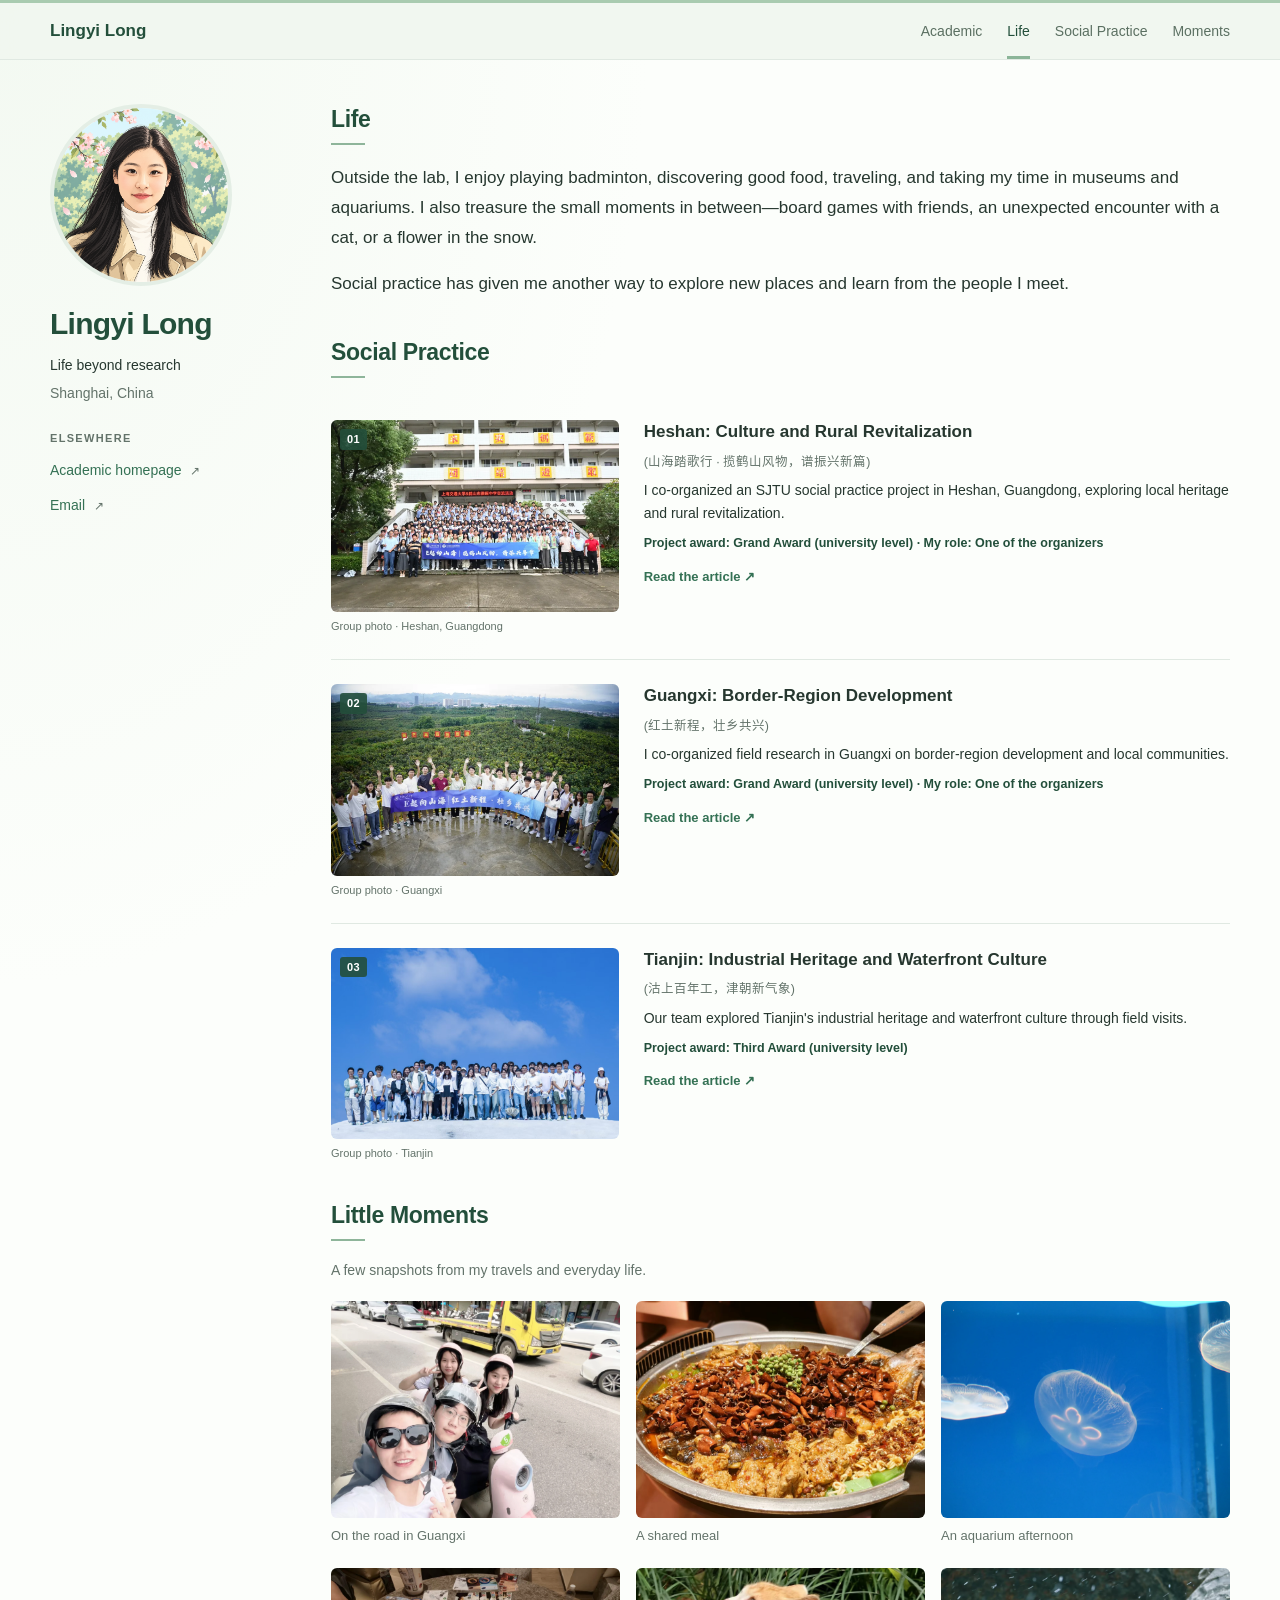
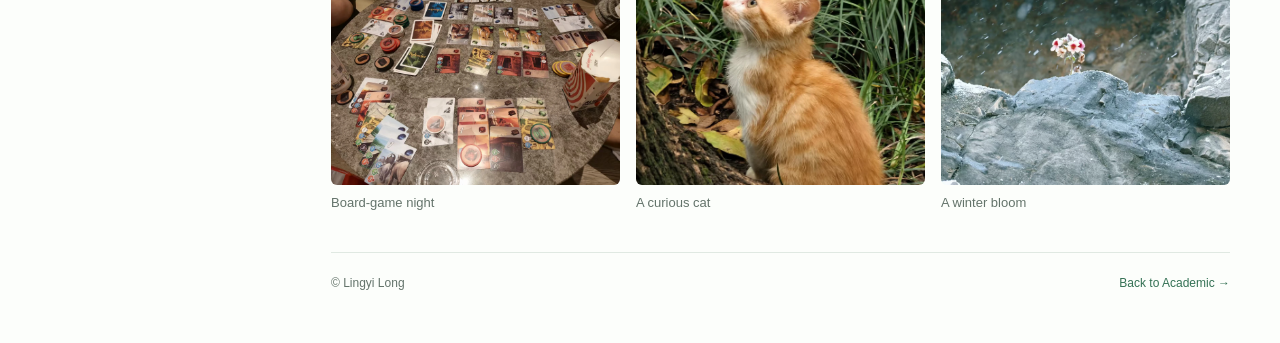
==== commit 7bfc7f2e: "Expand biography and education with linked mentors and school emblems" ====
--- a/life.html
+++ b/life.html
@@ -13,7 +13,7 @@
   <title>Life | Lingyi Long</title>
   <link rel="icon" href="assets/favicon.svg" type="image/svg+xml">
   <link rel="stylesheet" href="assets/cjk-font.css">
-  <link rel="stylesheet" href="assets/academic.css">
+  <link rel="stylesheet" href="assets/academic.css?v=20261012-education">
   <script src="assets/life-data.js" defer></script>
   <script src="assets/life.js" defer></script>
 </head>
--- a/assets/academic.css
+++ b/assets/academic.css
@@ -48,9 +48,14 @@
 .content-section h3 { font-size: 17px; font-weight: 650; }
 .about-section p { line-height: 1.75; }
 .about-section p:last-child { margin-bottom: 0; }
-.research-fields { display: flex; flex-wrap: wrap; column-gap: 29px; row-gap: 5px; list-style: none; padding: 0; margin: 0; font-size: 15px; }
-.research-fields li { display: flex; align-items: baseline; gap: 9px; }
-.research-fields li::before { content: ""; flex: 0 0 5px; height: 5px; border-radius: 50%; background: #71a383; align-self: center; }
+.research-fields { display: block; padding-left: 23px; margin: 0; font-size: 16px; line-height: 1.8; list-style: disc; }
+.research-fields li { display: list-item; padding-left: 3px; margin: 7px 0; }
+.research-fields li::marker { color: var(--green); }
+.about-section strong, .research-fields strong { font-weight: 700; color: var(--ink); }
+.about-section a { text-decoration: underline; text-decoration-color: #b9cebf; text-decoration-thickness: 1px; }
+.about-section a:hover { text-decoration-color: var(--green); }
+.about-section p { margin-bottom: 17px; }
+
 
 /* The same title / authors / venue / summary hierarchy for every paper. */
 .publication-group + .publication-group { margin-top: 28px; }
@@ -78,12 +83,33 @@
 .publication-links a { padding: 2px 0; }
 .publication-pending { color: var(--muted); font-size: 14px; }
 
-.career-row { display: grid; grid-template-columns: minmax(0, 1fr) auto; column-gap: 24px; row-gap: 3px; padding: 15px 0; border-bottom: 1px solid var(--line); }
-.career-row:last-child { padding-bottom: 0; border-bottom: 0; }
-.career-row h3 { margin: 0; font-size: 15px; color: var(--green-dark); }
-.career-institution { grid-column: 1; margin: 0; font-size: 15px; line-height: 1.65; }
-.career-institution a { white-space: nowrap; }
-.career-years { grid-column: 2; grid-row: 1 / span 2; color: var(--muted); font-size: 13px; font-variant-numeric: tabular-nums; white-space: nowrap; }
+.entry-heading { display: flex; align-items: baseline; justify-content: space-between; gap: 8px 22px; flex-wrap: wrap; }
+.entry-heading h3 { flex: 1 1 300px; margin: 0; font-size: 17px; line-height: 1.5; }
+.entry-heading h3 a { color: var(--ink); }
+.entry-heading strong { font-weight: 700; }
+.entry-date { color: var(--muted); font-size: 13px; font-variant-numeric: tabular-nums; }
+.experience-row { padding: 20px 0; border-bottom: 1px dashed var(--line); }
+.experience-row:last-child { border: 0; padding-bottom: 0; }
+.experience-row p { margin: 8px 0 0; font-size: 14.5px; }
+.experience-row .entry-role { font-size: 14px; color: var(--muted); }
+.entry-role strong { color: var(--ink); }
+.education-row { display: grid; grid-template-columns: 76px minmax(0, 1fr); gap: 20px; padding: 23px 0; border-bottom: 1px dashed var(--line); align-items: start; }
+.education-row:last-child { border: 0; padding-bottom: 0; }
+.institution-logo { width: 76px; height: 76px; padding: 7px; display: flex; align-items: center; justify-content: center; background: #fff; border: 1px solid var(--line); border-radius: 13px; box-shadow: 0 3px 12px #234f3b06; }
+.institution-logo > img { width: 60px; height: 60px; object-fit: contain; }
+.logo-crop { display: block; overflow: hidden; flex-shrink: 0; }
+.logo-crop img { display: block; max-width: none; }
+.logo-crop--shude { width: 59px; height: 60px; }
+.logo-crop--shude img { width: auto; height: 60px; transform: translateX(-12px); }
+.logo-crop--hkust { width: 41px; height: 60px; }
+.logo-crop--hkust img { width: 187px; height: 60px; }
+.education-copy { min-width: 0; }
+.education-copy p { margin: 6px 0 0; font-size: 14px; }
+.education-copy .institution-detail { color: var(--muted); }
+.entry-bottom { display: flex; justify-content: space-between; align-items: baseline; flex-wrap: wrap; gap: 4px 16px; }
+.entry-bottom span { font-size: 13px; color: var(--muted); }
+.education-mentor { color: var(--muted); }
+.education-mentor a { color: var(--ink); }
 .honors-section ul { padding: 0; margin: 0; list-style: none; }
 .honors-section li { display: grid; grid-template-columns: 110px minmax(0, 1fr); gap: 16px; padding: 5px 0; font-size: 15px; }
 .honors-section li span { color: var(--muted); font-size: 13px; font-variant-numeric: tabular-nums; }
@@ -165,7 +191,15 @@
   .profile-links a { font-size: 13px; }
   .content-section { margin-bottom: 32px; }
   .content-section h2 { font-size: 22px; margin-bottom: 15px; }
-  .research-fields { display: grid; gap: 5px; }
+  .research-fields { display: block; font-size: 15px; }
+  .education-row { grid-template-columns: 58px minmax(0, 1fr); gap: 14px; }
+  .institution-logo { width: 58px; height: 64px; padding: 4px; }
+  .institution-logo > img { width: 48px; height: 48px; }
+  .logo-crop--shude { width: 47px; height: 48px; }
+  .logo-crop--shude img { height: 48px; transform: translateX(-10px); }
+  .logo-crop--hkust { width: 33px; height: 48px; }
+  .logo-crop--hkust img { width: auto; height: 48px; }
+  .entry-heading h3 { font-size: 16px; }
   .publication-item, .practice-item { grid-template-columns: minmax(0, 1fr); gap: 15px; padding: 20px 0; }
   .publication-figure { margin-top: 0; }
   .figure-image-link { min-height: 0; padding: 12px; }
